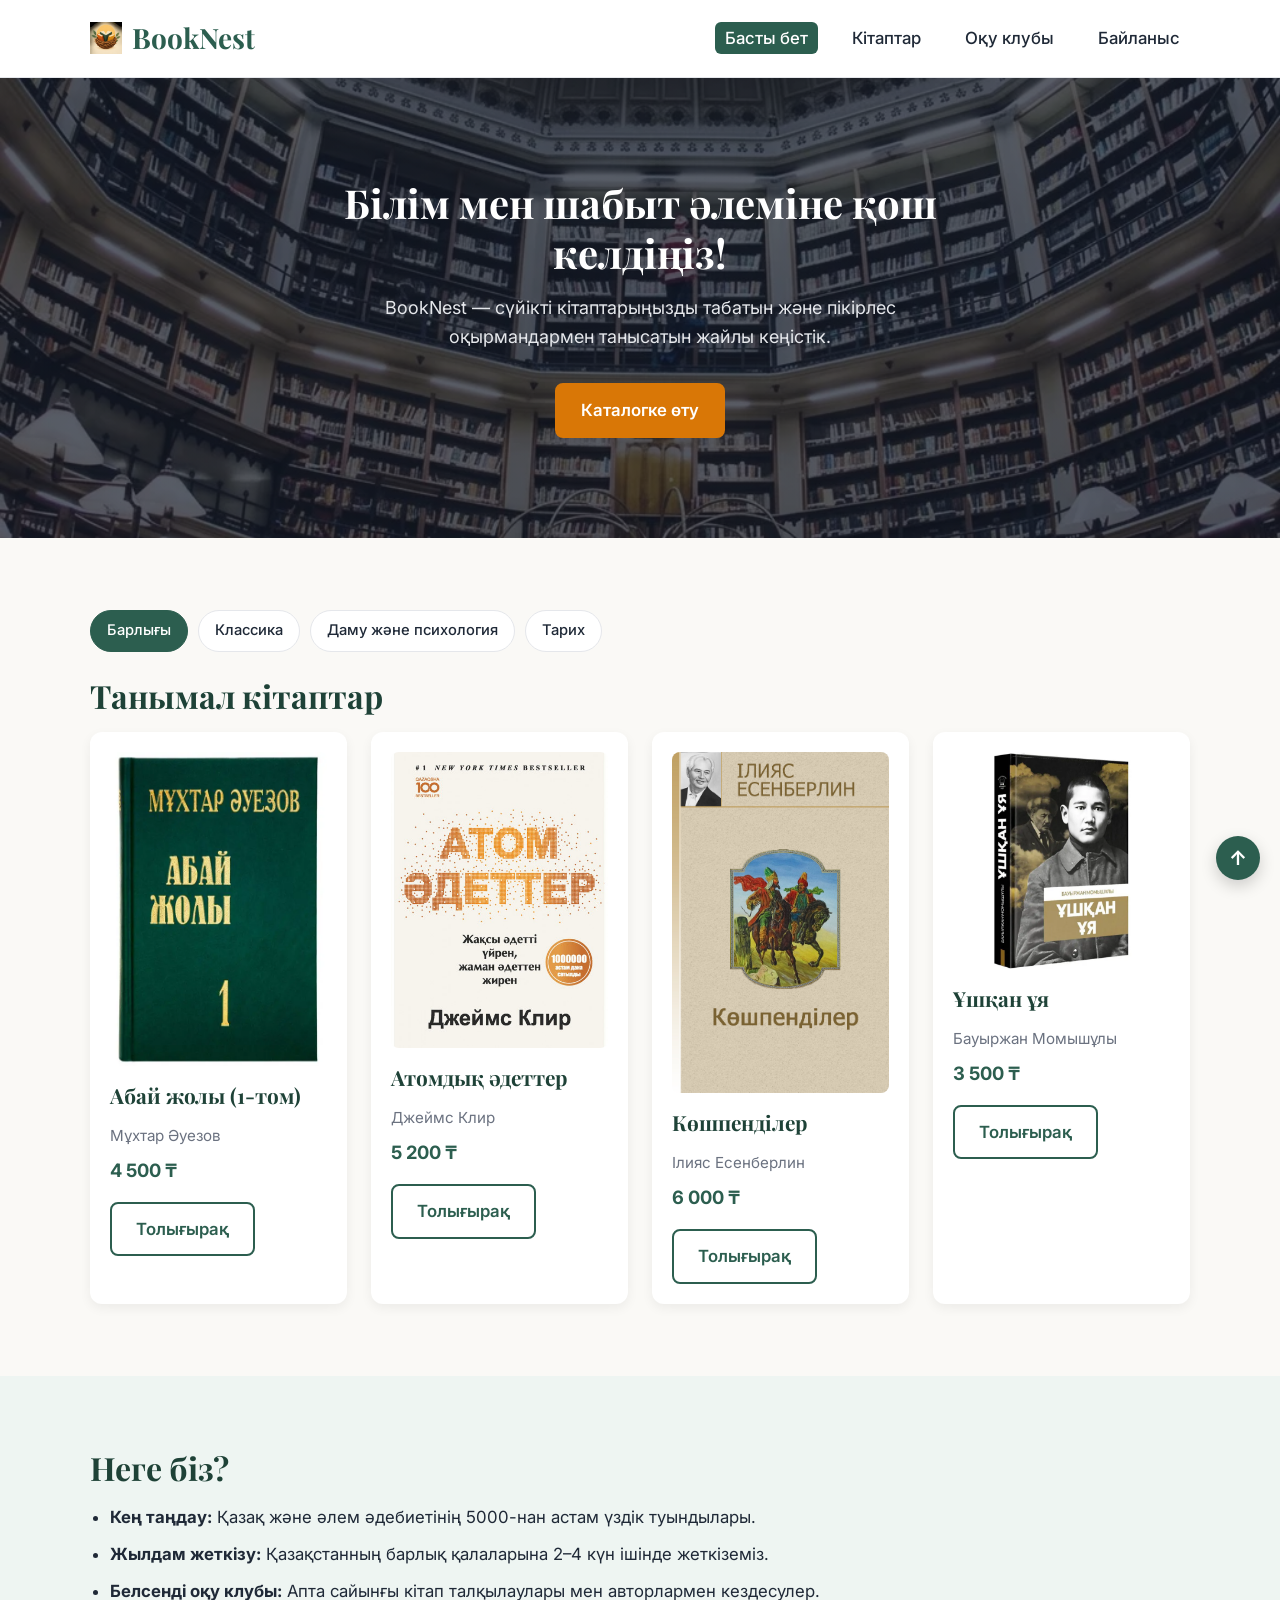
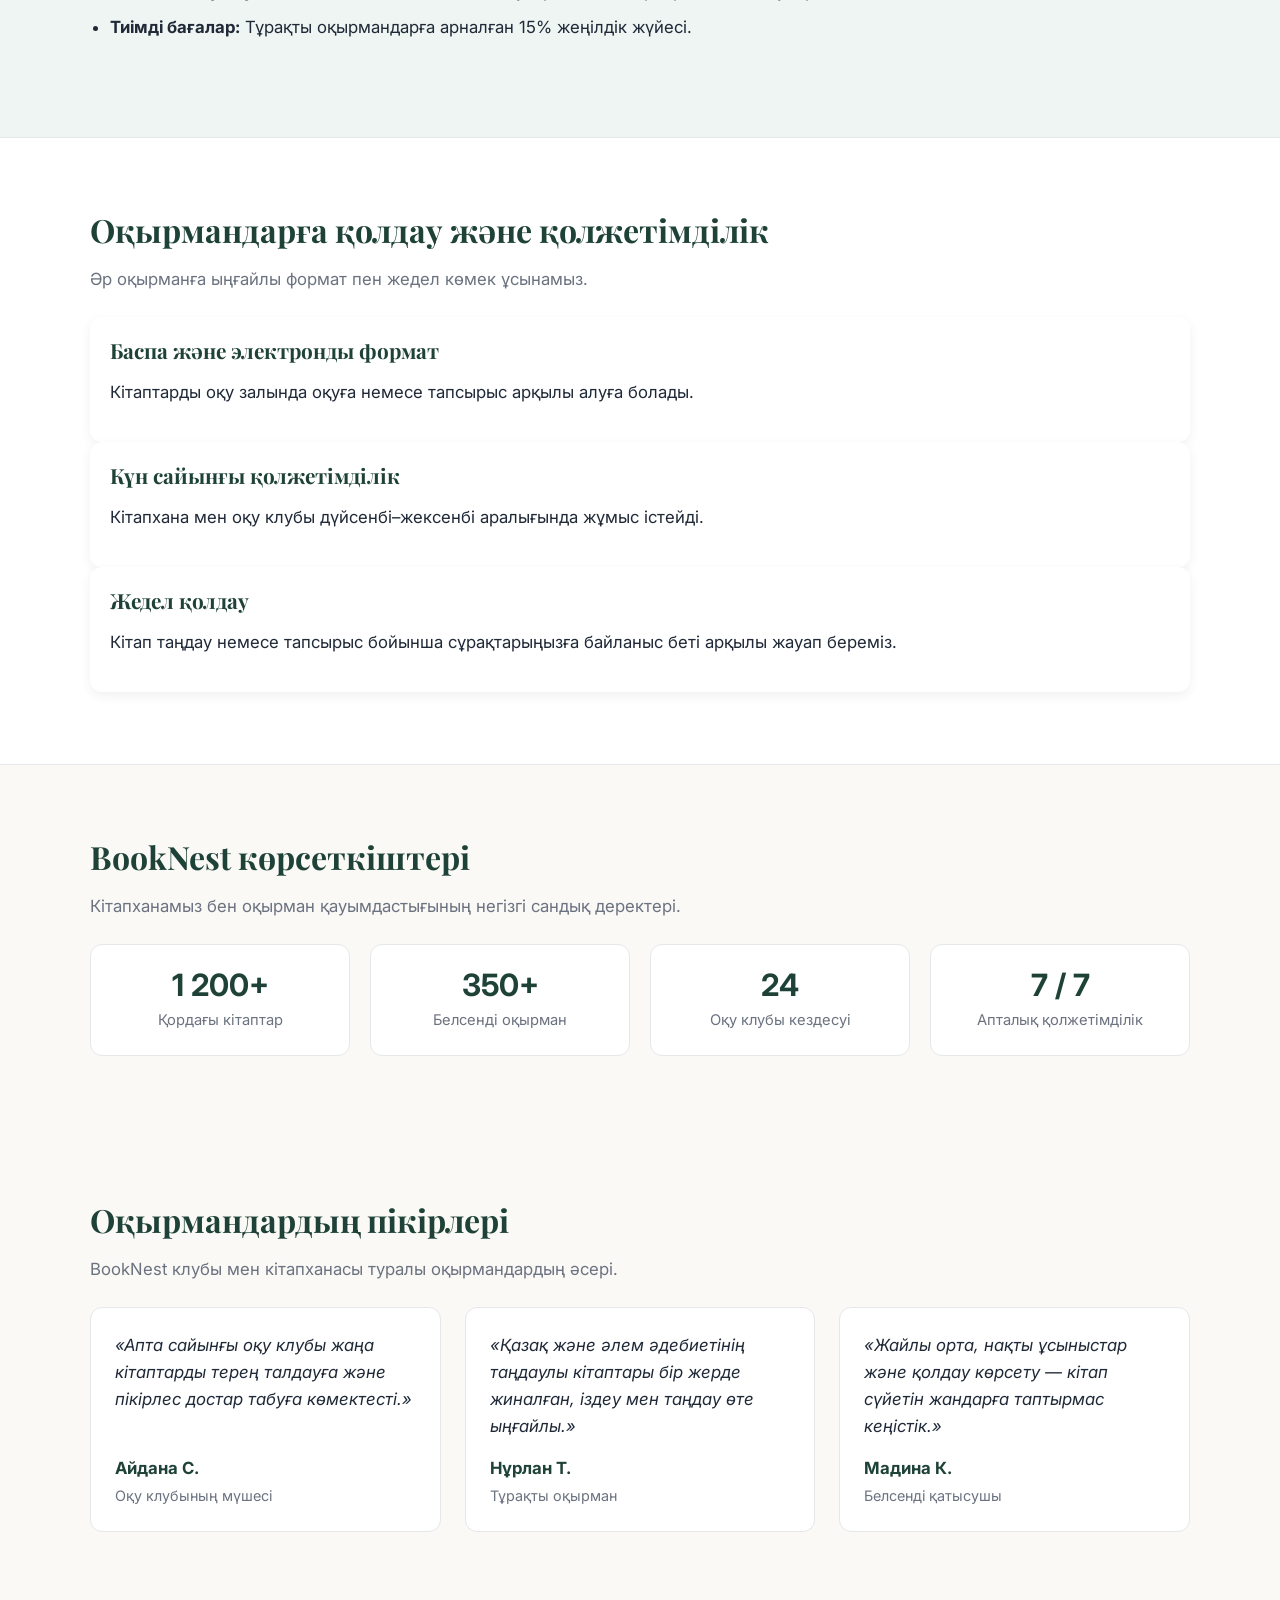
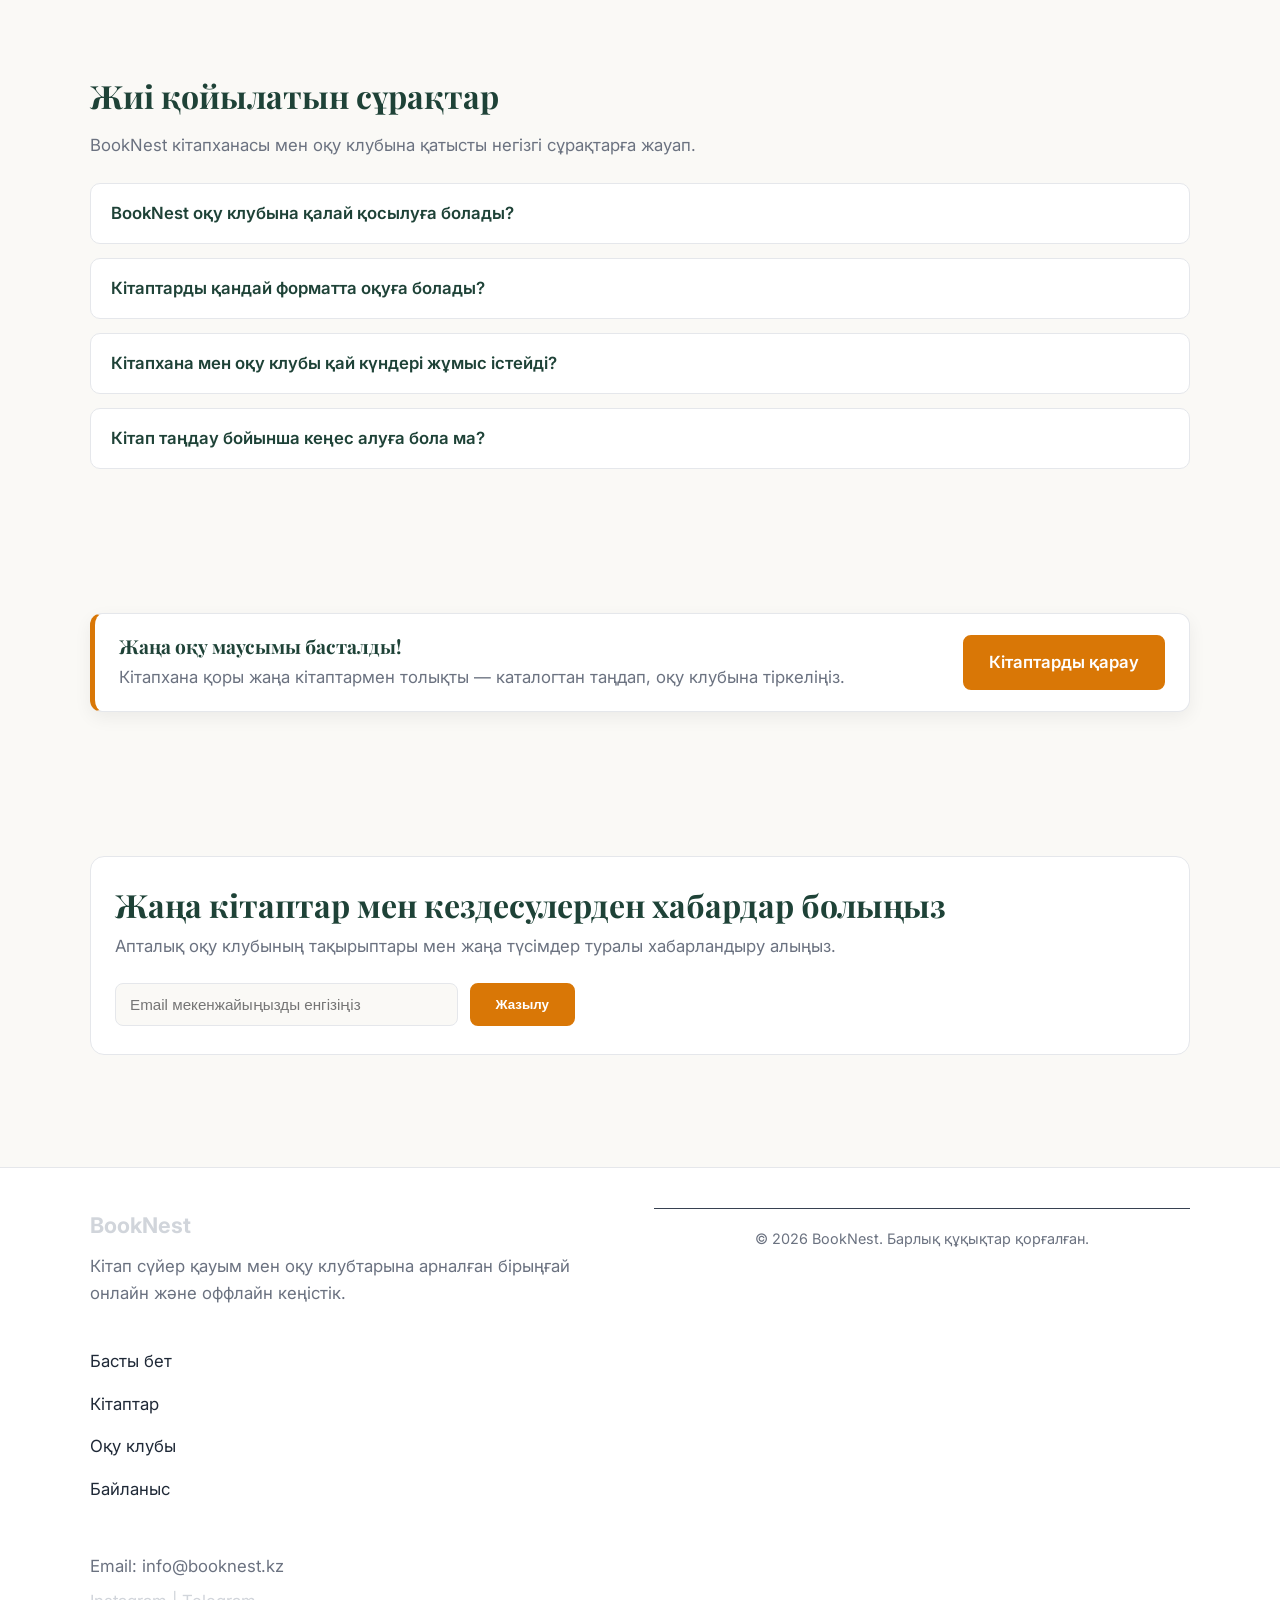
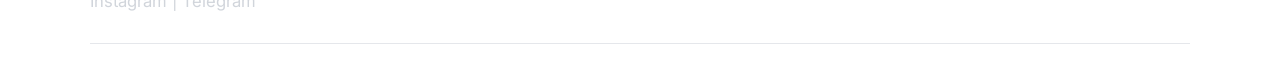
==== index.html @ 7db400c9 "49-тапсырма: мета-деректер және favicon баптаулары" ====
<!DOCTYPE html>
<html lang="kk">
<head>
  <meta charset="UTF-8">
  <meta name="viewport" content="width=device-width, initial-scale=1.0">
  <title>BookNest — Кітап дүкені және оқу клубы</title>
  <meta name="description" content="BookNest кітап дүкені мен оқу клубының ресми веб-сайты. Үздік кітаптар мен оқырмандар қауымдастығы.">
  <!-- Google Fonts (16-тапсырма) -->
  <link rel="preconnect" href="https://fonts.googleapis.com">
  <link rel="preconnect" href="https://fonts.gstatic.com" crossorigin>
  <link href="https://fonts.googleapis.com/css2?family=Inter:wght@400;500;600&family=Playfair+Display:wght@700&display=swap" rel="stylesheet">
  <link rel="stylesheet" href="css/style.css">
  <!-- 49-тапсырма: Мета-деректер және Open Graph -->
  <meta name="description" content="BookNest — кітаптар каталогы, оқу клубы және оқырмандар қауымдастығына арналған заманауи веб-платформа.">
  <meta property="og:title" content="BookNest — Кітаптар және оқу клубы">
  <meta property="og:description" content="Танымал кітаптарды таңдаңыз, оқу клубына қосылыңыз және жаңа кітаптар туралы хабардар болыңыз.">
  <meta property="og:type" content="website">
  <link rel="icon" href="images/logo.png" type="image/png">
</head>
</head>
<body>
  <header class="site-header">
    <div class="container header-inner">
      <a href="index.html" class="logo">
        <img src="images/logo.png" alt="BookNest логотипі" width="36" height="36">
        <span>BookNest</span>
      </a>
      <button type="button" class="burger-btn" aria-label="Мәзірді ашу" aria-expanded="false">
  <span></span>
  <span></span>
  <span></span>
</button>
      <nav aria-label="Негізгі навигация">
        <ul class="nav-list">
          <li><a href="index.html" aria-current="page">Басты бет</a></li>
          <li><a href="books.html">Кітаптар</a></li>
          <li><a href="club.html">Оқу клубы</a></li>
          <li><a href="contact.html">Байланыс</a></li>
        </ul>
      </nav>
    </div>
  </header>

  <main>
    <!-- Hero бөлімі (6, 19-тапсырмалар) -->
    <section class="hero">
      <div class="container hero-content">
        <h1>Білім мен шабыт әлеміне қош келдіңіз!</h1>
        <p>BookNest — сүйікті кітаптарыңызды табатын және пікірлес оқырмандармен танысатын жайлы кеңістік.</p>
        <a href="books.html" class="btn">Каталогке өту</a>
      </div>
    </section>

    <!-- Танымал кітаптар (7, 8, 21, 22-тапсырмалар) -->
    <section class="section container">
    <!-- 43-тапсырма: Санат тегтері / сүзгі тақтасы -->
<div class="category-bar" role="group" aria-label="Кітап санаттары">
  <span class="category-chip is-active">Барлығы</span>
  <span class="category-chip">Классика</span>
  <span class="category-chip">Даму және психология</span>
  <span class="category-chip">Тарих</span>
</div>
      <h2>Танымал кітаптар</h2>
      <div class="cards-container">
        <article class="card">
          <img src="images/book1.jpg" alt="Абай жолы кітабының мұқабасы" width="250" height="350">
          <h3>Абай жолы (1-том)</h3>
          <p class="author">Мұхтар Әуезов</p>
          <p class="price">4 500 ₸</p>
          <a href="books.html" class="btn btn-outline">Толығырақ</a>
        </article>

        <article class="card">
          <img src="images/book2.jpg" alt="Атомдық әдеттер кітабының мұқабасы" width="250" height="350">
          <h3>Атомдық әдеттер</h3>
          <p class="author">Джеймс Клир</p>
          <p class="price">5 200 ₸</p>
          <a href="books.html" class="btn btn-outline">Толығырақ</a>
        </article>

        <article class="card">
          <img src="images/book3.jpg" alt="Көшпенділер кітабының мұқабасы" width="250" height="350">
          <h3>Көшпенділер</h3>
          <p class="author">Ілияс Есенберлин</p>
          <p class="price">6 000 ₸</p>
          <a href="books.html" class="btn btn-outline">Толығырақ</a>
        </article>
        <article class="card">
          <img src="images/book4.jpg" alt="Ұшқан ұя кітабының мұқабасы" width="250" height="350">
          <h3>Ұшқан ұя</h3>
          <p class="author">Бауыржан Момышұлы</p>
          <p class="price">3 500 ₸</p>
          <a href="books.html" class="btn btn-outline">Толығырақ</a>
        </article>
      </div>
    </section>

    <!-- Неге біз? бөлімі (9-тапсырма) -->
    <section class="section features-section">
      <div class="container">
        <h2>Неге біз?</h2>
        <ul class="features-list">
          <li><strong>Кең таңдау:</strong> Қазақ және әлем әдебиетінің 5000-нан астам үздік туындылары.</li>
          <li><strong>Жылдам жеткізу:</strong> Қазақстанның барлық қалаларына 2–4 күн ішінде жеткіземіз.</li>
          <li><strong>Белсенді оқу клубы:</strong> Апта сайынғы кітап талқылаулары мен авторлармен кездесулер.</li>
          <li><strong>Тиімді бағалар:</strong> Тұрақты оқырмандарға арналған 15% жеңілдік жүйесі.</li>
        </ul>
      </div>
    </section>
  </main>
  <!-- 38-тапсырма: Кітап алу тәсілдері және қолдау бөлімі -->
<section class="section support-section" aria-labelledby="support-heading">
  <div class="container">
    <h2 id="support-heading">Оқырмандарға қолдау және қолжетімділік</h2>
    <p class="section-lead">Әр оқырманға ыңғайлы формат пен жедел көмек ұсынамыз.</p>

    <div class="cards-grid">
      <article class="card">
        <h3>Баспа және электронды формат</h3>
        <p>Кітаптарды оқу залында оқуға немесе тапсырыс арқылы алуға болады.</p>
      </article>

      <article class="card">
        <h3>Күн сайынғы қолжетімділік</h3>
        <p>Кітапхана мен оқу клубы дүйсенбі–жексенбі аралығында жұмыс істейді.</p>
      </article>

      <article class="card">
        <h3>Жедел қолдау</h3>
        <p>Кітап таңдау немесе тапсырыс бойынша сұрақтарыңызға байланыс беті арқылы жауап береміз.</p>
      </article>
    </div>
  </div>
</section>
<!-- 44-тапсырма: Негізгі көрсеткіштер / статистика бөлімі -->
<section class="section stats-section" aria-labelledby="stats-heading">
  <div class="container">
    <h2 id="stats-heading">BookNest көрсеткіштері</h2>
    <p class="section-lead">Кітапханамыз бен оқырман қауымдастығының негізгі сандық деректері.</p>

    <div class="stats-grid">
      <div class="stat-box">
        <span class="stat-number">1 200+</span>
        <span class="stat-label">Қордағы кітаптар</span>
      </div>

      <div class="stat-box">
        <span class="stat-number">350+</span>
        <span class="stat-label">Белсенді оқырман</span>
      </div>

      <div class="stat-box">
        <span class="stat-number">24</span>
        <span class="stat-label">Оқу клубы кездесуі</span>
      </div>

      <div class="stat-box">
        <span class="stat-number">7 / 7</span>
        <span class="stat-label">Апталық қолжетімділік</span>
      </div>
    </div>
  </div>
</section>
<!-- 39-тапсырма: Оқырмандар пікірлері бөлімі -->
<section class="section reviews-section" aria-labelledby="reviews-heading">
  <div class="container">
    <h2 id="reviews-heading">Оқырмандардың пікірлері</h2>
    <p class="section-lead">BookNest клубы мен кітапханасы туралы оқырмандардың әсері.</p>

    <div class="reviews-grid">
      <article class="review-card">
        <p class="review-text">«Апта сайынғы оқу клубы жаңа кітаптарды терең талдауға және пікірлес достар табуға көмектесті.»</p>
        <div class="review-author">
          <strong>Айдана С.</strong>
          <span>Оқу клубының мүшесі</span>
        </div>
      </article>

      <article class="review-card">
        <p class="review-text">«Қазақ және әлем әдебиетінің таңдаулы кітаптары бір жерде жиналған, іздеу мен таңдау өте ыңғайлы.»</p>
        <div class="review-author">
          <strong>Нұрлан Т.</strong>
          <span>Тұрақты оқырман</span>
        </div>
      </article>

      <article class="review-card">
        <p class="review-text">«Жайлы орта, нақты ұсыныстар және қолдау көрсету — кітап сүйетін жандарға таптырмас кеңістік.»</p>
        <div class="review-author">
          <strong>Мадина К.</strong>
          <span>Белсенді қатысушы</span>
        </div>
      </article>
    </div>
  </div>
</section>
<!-- 40-тапсырма: Жиі қойылатын сұрақтар (FAQ) -->
<section class="section faq-section" aria-labelledby="faq-heading">
  <div class="container">
    <h2 id="faq-heading">Жиі қойылатын сұрақтар</h2>
    <p class="section-lead">BookNest кітапханасы мен оқу клубына қатысты негізгі сұрақтарға жауап.</p>

    <div class="faq-list">
      <details class="faq-item">
        <summary>BookNest оқу клубына қалай қосылуға болады?</summary>
        <p>«Оқу клубы» бетіне өтіп, кестені қараңыз және «Байланыс» бетіндегі форма арқылы өтінім қалдырыңыз.</p>
      </details>

      <details class="faq-item">
        <summary>Кітаптарды қандай форматта оқуға болады?</summary>
        <p>Каталогтағы кітаптардың баспа нұсқасымен танысуға, тапсырыс беруге және электронды нұсқалары туралы ақпарат алуға болады.</p>
      </details>

      <details class="faq-item">
        <summary>Кітапхана мен оқу клубы қай күндері жұмыс істейді?</summary>
        <p>Біз аптасына 7 күн жұмыс істейміз; нақты кездесу уақыттары «Оқу клубы» бөлімінде көрсетілген.</p>
      </details>

      <details class="faq-item">
        <summary>Кітап таңдау бойынша кеңес алуға бола ма?</summary>
        <p>Әрине! «Байланыс» бетіндегі хабарлама формасы арқылы қызығушылығыңызды жазсаңыз, сарапшыларымыз кітап тізімін ұсынады.</p>
      </details>
    </div>
  </div>
</section>
<!-- 41-тапсырма: Жоғарыға көтерілу батырмасы -->
<a href="#" class="scroll-top-btn" aria-label="Беттің жоғарысына көтерілу">↑</a>
<!-- 42-тапсырма: Ақпараттық хабарлама / модальды терезе үлгісі -->
<section class="section notice-section" aria-labelledby="notice-heading">
  <div class="container">
    <div class="notice-banner" role="status" aria-live="polite">
      <div class="notice-content">
        <h2 id="notice-heading">Жаңа оқу маусымы басталды!</h2>
        <p>Кітапхана қоры жаңа кітаптармен толықты — каталогтан таңдап, оқу клубына тіркеліңіз.</p>
      </div>
      <a href="books.html" class="btn">Кітаптарды қарау</a>
    </div>
  </div>
</section>
<!-- 45-тапсырма: Жаңалықтарға жазылу / CTA бөлімі -->
<section class="section cta-section" aria-labelledby="cta-heading">
  <div class="container">
    <div class="cta-box">
      <div class="cta-text">
        <h2 id="cta-heading">Жаңа кітаптар мен кездесулерден хабардар болыңыз</h2>
        <p>Апталық оқу клубының тақырыптары мен жаңа түсімдер туралы хабарландыру алыңыз.</p>
      </div>

      <form class="cta-form" action="#" method="post">
        <label for="newsletter-email" class="visually-hidden">Электрондық пошта</label>
        <input
          id="newsletter-email"
          type="email"
          name="email"
          placeholder="Email мекенжайыңызды енгізіңіз"
          required
        >
        <button type="submit" class="btn">Жазылу</button>
      </form>
    </div>
  </div>
</section>
  <!-- Footer (10, 14, 25-тапсырмалар) -->
  <footer class="site-footer">
    <div class="container">
      <div class="footer-grid">
        <div class="footer-brand">
          <a href="index.html" class="footer-logo">BookNest</a>
          <p>Кітап сүйер қауым мен оқу клубтарына арналған бірыңғай онлайн және оффлайн кеңістік.</p>
      <div class="footer-links">
        <h3>Сілтемелер</h3>
        <ul>
          <li><a href="index.html">Басты бет</a></li>
          <li><a href="books.html">Кітаптар</a></li>
          <li><a href="club.html">Оқу клубы</a></li>
          <li><a href="contact.html">Байланыс</a></li>
        </ul>
      </div>
      <div>
        <h3>Байланыс</h3>
        <p>Email: info@booknest.kz</p>
        <div class="socials">
          <a href="https://instagram.com" target="_blank" rel="noopener">Instagram</a> |
          <a href="https://t.me" target="_blank" rel="noopener">Telegram</a>
        </div>
      </div>
    </div>
    <div class="footer-bottom">
      <p>© 2026 BookNest. Барлық құқықтар қорғалған.</p>
    </div>
  </footer>
  <script src="js/main.js"></script>
</body>
</html>
---- css/style.css ----
/* 15-тапсырма: CSS Reset */
*, *::before, *::after {
  box-sizing: border-box;
  margin: 0;
  padding: 0;
}

/* 16-тапсырма: :root айнымалылары және қаріптер */
:root {
  --primary: #2c5e4f;
  --primary-dark: #1e4237;
  --accent: #d97706;
  --bg-body: #faf9f6;
  --bg-surface: #ffffff;
  --text-main: #1f2937;
  --text-muted: #6b7280;
  --border-color: #e5e7eb;
  --font-heading: 'Playfair Display', Georgia, serif;
  --font-body: 'Inter', sans-serif;
}
.dark {
  --primary: #4ade80;
  --primary-dark: #86efac;
  --accent: #f59e0b;
  --bg-body: #111827;
  --bg-surface: #1f2937;
  --text-main: #f9fafb;
  --text-muted: #9ca3af;
  --border-color: #374151;
}

/* 17-тапсырма: Типография */
body {
  font-family: var(--font-body);
  font-size: clamp(0.95rem, 0.25vw + 0.9rem, 1.05rem);
  line-height: 1.6;
  color: var(--text-main);
  background-color: var(--bg-body);
}

h1, h2, h3 {
  font-family: var(--font-heading);
  font-weight: 700;
  line-height: 1.25;
  margin-bottom: 1rem;
  color: var(--primary-dark);
}

h1 { font-size: clamp(1.75rem, 2.5vw + 1.1rem, 2.5rem); }
h2 { font-size: clamp(1.4rem, 1.8vw + 1rem, 2rem); }
h3 { font-size: clamp(1.1rem, 0.8vw + 0.9rem, 1.3rem); }
p { margin-bottom: 1rem; }

.container {
  max-width: 1140px;
  margin: 0 auto;
  padding: 0 20px;
}

.section {
  padding: 60px 20px;
}

/* 18, 26-тапсырмалар: Sticky Header және Nav */
.site-header {
  position: sticky;
  top: 0;
  z-index: 100;
  background-color: var(--bg-surface);
  border-bottom: 1px solid var(--border-color);
  padding: 16px 0;
}

.header-inner {
  display: flex;
  justify-content: space-between;
  align-items: center;
}

.logo {
  display: inline-flex;
  align-items: center;
  gap: 10px;
  font-family: var(--font-heading);
  font-size: 1.75rem;
  font-weight: 700;
  color: var(--primary);
  text-decoration: none;
}

.logo img {
  width: 32px;
  height: 32px;
  object-fit: contain;
  display: block;
}

.burger-btn {
  display: inline-flex;
  flex-direction: column;
  justify-content: center;
  gap: 5px;
  width: 40px;
  height: 40px;
  padding: 8px;
  background-color: transparent;
  border: 1px solid var(--border-color);
  border-radius: 8px;
  cursor: pointer;
}

.burger-btn span {
  display: block;
  width: 100%;
  height: 2px;
  background-color: var(--primary-dark);
  border-radius: 2px;
}

.nav-list {
  display: none;
  list-style: none;
  gap: 24px;
}

.nav-list {
  list-style: none;
  display: flex;
  gap: 24px;
}

.nav-list a {
  text-decoration: none;
  color: var(--text-main);
  font-weight: 500;
  padding: 6px 10px;
  border-radius: 6px;
  transition: color 0.2s, background-color 0.2s;
}

.nav-list a:hover {
  color: var(--primary);
  background-color: #eef5f2;
}

.nav-list a[aria-current="page"] {
  color: #ffffff;
  background-color: var(--primary);
}

/* 19-тапсырма: Hero бөлімі */
.hero {
  background-image: linear-gradient(rgba(17, 24, 39, 0.7), rgba(17, 24, 39, 0.7)), url('../images/hero-bg.jpg');
  background-size: cover;
  background-position: center;
  color: #ffffff;
  text-align: center;
  padding: 100px 20px;
}

.hero h1 {
  color: #ffffff;
  max-width: 700px;
  margin: 0 auto 1rem;
}

.hero p {
  max-width: 600px;
  margin: 0 auto 2rem;
  font-size: 1.125rem;
  color: #e5e7eb;
}

/* 20-тапсырма: Батырмалар */
.btn {
  display: inline-block;
  padding: 12px 24px;
  background-color: var(--accent);
  color: #ffffff;
  text-decoration: none;
  font-weight: 600;
  border-radius: 8px;
  border: 2px solid var(--accent);
  cursor: pointer;
  transition: background-color 0.2s, transform 0.2s;
}

.btn:hover {
  background-color: #b45309;
  border-color: #b45309;
}

.btn-outline {
  background-color: transparent;
  color: var(--primary);
  border-color: var(--primary);
}

.btn-outline:hover {
  background-color: var(--primary);
  color: #ffffff;
}

/* 21, 22-тапсырмалар: Карточкалар және Flex-wrap */
.cards-container {
  display: grid;
  grid-template-columns: repeat(auto-fit, minmax(220px, 1fr));
  gap: 24px;
}

.card {
  background-color: var(--bg-surface);
  border-radius: 12px;
  padding: 20px;
  box-shadow: 0 4px 12px rgba(0, 0, 0, 0.06);
  transition: transform 0.25s ease, box-shadow 0.25s ease;
}

.card:hover {
  transform: translateY(-6px);
  box-shadow: 0 10px 20px rgba(0, 0, 0, 0.12);
}

.card img {
  width: 100%;
  height: auto;
  border-radius: 8px;
  margin-bottom: 16px;
  display: block;
}

.card .author {
  color: var(--text-muted);
  font-size: 0.95rem;
  margin-bottom: 8px;
}

.card .price {
  font-weight: 700;
  font-size: 1.15rem;
  color: var(--primary);
  margin-bottom: 16px;
}

/* Неге біз және Клуб тізімдері */
.features-section {
  background-color: #eef5f2;
}

.features-list, .steps-list {
  margin-left: 20px;
  margin-bottom: 24px;
}

.features-list li, .steps-list li {
  margin-bottom: 10px;
}

.rules-list dt {
  font-weight: 700;
  color: var(--primary-dark);
  margin-top: 12px;
}

.rules-list dd {
  margin-left: 16px;
  color: var(--text-muted);
}

/* 23-тапсырма: Кесте стильдері */
.table-wrapper {
  overflow-x: auto;
  margin-top: 20px;
}

.books-table {
  width: 100%;
  border-collapse: collapse;
  background-color: var(--bg-surface);
  box-shadow: 0 2px 8px rgba(0, 0, 0, 0.05);
}

.books-table th, .books-table td {
  padding: 14px 16px;
  text-align: left;
  border-bottom: 1px solid var(--border-color);
}

.books-table thead {
  background-color: var(--primary);
  color: #ffffff;
}

.books-table tbody tr:nth-child(even) {
  background-color: #f3f7f5;
}

/* 24-тапсырма: Форма стильдері */
.contact-form {
  max-width: 600px;
  background-color: var(--bg-surface);
  padding: 30px;
  border-radius: 12px;
  box-shadow: 0 4px 12px rgba(0, 0, 0, 0.06);
}

.form-group {
  margin-bottom: 20px;
}

.form-group label {
  display: block;
  font-weight: 600;
  margin-bottom: 6px;
}

.form-group input,
.form-group select,
.form-group textarea {
  width: 100%;
  padding: 12px;
  border: 1px solid var(--border-color);
  border-radius: 8px;
  font-family: inherit;
  font-size: 1rem;
}

.form-group input:focus,
.form-group select:focus,
.form-group textarea:focus {
  outline: none;
  border-color: var(--primary);
  box-shadow: 0 0 0 3px rgba(44, 94, 79, 0.15);
}

.form-group input:user-invalid,
.form-group select:user-invalid,
.form-group textarea:user-invalid {
  border-color: #dc2626;
}

/* 25-тапсырма: 3 бағанды Footer */
.site-footer {
  background-color: #1f2937;
  color: #d1d5db;
  padding-top: 48px;
  margin-top: 60px;
}

.footer-grid {
  display: flex;
  flex-wrap: wrap;
  gap: 32px;
  padding-bottom: 32px;
}

.footer-grid > div {
  flex: 1 1 250px;
}

.site-footer h3 {
  color: #ffffff;
}

.site-footer ul {
  list-style: none;
}

.site-footer ul li {
  margin-bottom: 8px;
}

.site-footer a {
  color: #d1d5db;
  text-decoration: none;
}

.site-footer a:hover {
  color: #ffffff;
  text-decoration: underline;
}

.footer-bottom {
  border-top: 1px solid #374151;
  text-align: center;
  padding: 20px;
  font-size: 0.9rem;
}
/* 33-тапсырма: Mobile-first медиа-сұраулар */
@media (min-width: 600px) {
  .header-inner {
    flex-direction: row;
    justify-content: space-between;
    align-items: center;
  }

  .hero {
    padding: 80px 20px;
  }

  h1 {
    font-size: 2.1rem;
  }
}

@media (min-width: 900px) {
  .hero {
    padding: 100px 20px;
  }

  h1 {
    font-size: 2.5rem;
  }
  .burger-btn {
    display: none;
  }

  .nav-list {
    display: flex;
    align-items: center;
  }
}

@media (min-width: 1200px) {
  .section {
    padding: 72px 20px;
  }
}
/* 37-тапсырма: Анимациялар және hover эффекттері */
@keyframes fadeUp {
  from {
    opacity: 0;
    transform: translateY(16px);
  }
  to {
    opacity: 1;
    transform: translateY(0);
  }
}

.hero h1 {
  animation: fadeUp 0.7s ease-out both;
}

.btn,
.btn-outline {
  transition: background-color 0.25s ease, border-color 0.25s ease, color 0.25s ease, transform 0.25s ease;
}

.btn:hover {
  transform: translateY(-2px);
}

.card {
  transition: transform 0.25s ease, box-shadow 0.25s ease;
}

.card:hover {
  transform: translateY(-6px);
  box-shadow: 0 12px 24px rgba(0, 0, 0, 0.14);
}
/* 38-тапсырма: Қолдау және қолжетімділік бөлімі */
.support-section {
  background-color: var(--bg-surface);
  border-top: 1px solid var(--border-color);
  border-bottom: 1px solid var(--border-color);
}

.section-lead {
  color: var(--text-muted);
  margin-bottom: 24px;
}

.dark .support-section {
  background-color: var(--bg-surface);
}
/* 39-тапсырма: Пікірлер бөлімі */
.reviews-grid {
  display: grid;
  grid-template-columns: repeat(auto-fit, minmax(260px, 1fr));
  gap: 24px;
}

.review-card {
  background-color: var(--bg-surface);
  border: 1px solid var(--border-color);
  border-radius: 12px;
  padding: 24px;
  display: flex;
  flex-direction: column;
  justify-content: space-between;
  gap: 16px;
  transition: transform 0.25s ease, box-shadow 0.25s ease;
}

.review-card:hover {
  transform: translateY(-4px);
  box-shadow: 0 10px 22px rgba(0, 0, 0, 0.1);
}

.review-text {
  color: var(--text-main);
  font-style: italic;
  margin-bottom: 0;
}

.review-author {
  display: flex;
  flex-direction: column;
  gap: 2px;
}

.review-author strong {
  color: var(--primary-dark);
}

.review-author span {
  color: var(--text-muted);
  font-size: 0.9rem;
}
/* 40-тапсырма: FAQ бөлімі */
.faq-list {
  display: flex;
  flex-direction: column;
  gap: 14px;
}

.faq-item {
  background-color: var(--bg-surface);
  border: 1px solid var(--border-color);
  border-radius: 10px;
  padding: 16px 20px;
  transition: border-color 0.2s ease, box-shadow 0.2s ease;
}

.faq-item[open] {
  border-color: var(--primary);
  box-shadow: 0 8px 18px rgba(0, 0, 0, 0.08);
}

.faq-item summary {
  font-weight: 600;
  color: var(--primary-dark);
  cursor: pointer;
  list-style: none;
}

.faq-item summary::-webkit-details-marker {
  display: none;
}

.faq-item p {
  margin-top: 12px;
  margin-bottom: 0;
  color: var(--text-main);
}
/* 41-тапсырма: Жоғарыға көтерілу батырмасы */
html {
  scroll-behavior: smooth;
}

.scroll-top-btn {
  position: fixed;
  right: 20px;
  bottom: 20px;
  width: 44px;
  height: 44px;
  border-radius: 50%;
  background-color: var(--primary);
  color: #ffffff;
  display: inline-flex;
  align-items: center;
  justify-content: center;
  font-size: 1.25rem;
  font-weight: 700;
  text-decoration: none;
  box-shadow: 0 6px 16px rgba(0, 0, 0, 0.18);
  transition: transform 0.25s ease, background-color 0.25s ease, box-shadow 0.25s ease;
  z-index: 900;
}

.scroll-top-btn:hover {
  background-color: var(--primary-dark);
  transform: translateY(-3px);
  box-shadow: 0 10px 22px rgba(0, 0, 0, 0.24);
}
/* 42-тапсырма: Хабарлама баннері және модальды терезе стильдері */
.notice-banner {
  display: flex;
  flex-wrap: wrap;
  align-items: center;
  justify-content: space-between;
  gap: 20px;
  background-color: var(--bg-surface);
  border: 1px solid var(--border-color);
  border-left: 5px solid var(--accent);
  border-radius: 12px;
  padding: 20px 24px;
  box-shadow: 0 6px 18px rgba(0, 0, 0, 0.06);
}

.notice-content h2 {
  margin-bottom: 6px;
  font-size: clamp(1.15rem, 1.5vw, 1.4rem);
}

.notice-content p {
  margin-bottom: 0;
  color: var(--text-muted);
}

dialog.modal-box {
  border: 1px solid var(--border-color);
  border-radius: 14px;
  padding: 24px;
  max-width: 460px;
  width: calc(100% - 32px);
  background-color: var(--bg-surface);
  color: var(--text-main);
  box-shadow: 0 18px 40px rgba(0, 0, 0, 0.25);
}

dialog.modal-box::backdrop {
  background: rgba(0, 0, 0, 0.55);
  backdrop-filter: blur(2px);
}
/* 43-тапсырма: Санат чиптері және каталог үйлесімі */
.category-bar {
  display: flex;
  flex-wrap: wrap;
  gap: 10px;
  margin-bottom: 24px;
}

.category-chip {
  display: inline-flex;
  align-items: center;
  padding: 8px 16px;
  border-radius: 999px;
  border: 1px solid var(--border-color);
  background-color: var(--bg-surface);
  color: var(--text-main);
  font-size: 0.92rem;
  font-weight: 500;
  transition: background-color 0.2s ease, color 0.2s ease, border-color 0.2s ease;
}

.category-chip.is-active,
.category-chip:hover {
  background-color: var(--primary);
  border-color: var(--primary);
  color: #ffffff;
}
/* 44-тапсырма: Статистика / көрсеткіштер торы */
.stats-grid {
  display: grid;
  grid-template-columns: repeat(auto-fit, minmax(180px, 1fr));
  gap: 20px;
}

.stat-box {
  background-color: var(--bg-surface);
  border: 1px solid var(--border-color);
  border-radius: 12px;
  padding: 22px 18px;
  text-align: center;
  transition: transform 0.25s ease, border-color 0.25s ease;
}

.stat-box:hover {
  transform: translateY(-4px);
  border-color: var(--primary);
}

.stat-number {
  display: block;
  font-size: clamp(1.5rem, 2.4vw, 2.1rem);
  font-weight: 700;
  color: var(--primary-dark);
  line-height: 1.2;
}

.stat-label {
  display: block;
  margin-top: 6px;
  color: var(--text-muted);
  font-size: 0.92rem;
}
/* 45-тапсырма: CTA және жазылу формасы */
.cta-box {
  display: flex;
  flex-wrap: wrap;
  align-items: center;
  justify-content: space-between;
  gap: 24px;
  background-color: var(--bg-surface);
  border: 1px solid var(--border-color);
  border-radius: 14px;
  padding: 28px 24px;
}

.cta-text h2 {
  margin-bottom: 8px;
}

.cta-text p {
  margin-bottom: 0;
  color: var(--text-muted);
}

.cta-form {
  display: flex;
  flex-wrap: wrap;
  gap: 12px;
  flex: 1 1 320px;
  max-width: 460px;
}

.cta-form input[type="email"] {
  flex: 1 1 200px;
  padding: 11px 14px;
  border-radius: 8px;
  border: 1px solid var(--border-color);
  background-color: var(--bg-body);
  color: var(--text-main);
  font-size: 0.95rem;
}

.cta-form input[type="email"]:focus {
  outline: 2px solid var(--primary);
  outline-offset: 1px;
}

.visually-hidden {
  position: absolute;
  width: 1px;
  height: 1px;
  margin: -1px;
  padding: 0;
  overflow: hidden;
  clip: rect(0 0 0 0);
  white-space: nowrap;
  border: 0;
}
/* 46-тапсырма: Footer орналасуы мен стильдері */
.site-footer {
  background-color: var(--bg-surface);
  border-top: 1px solid var(--border-color);
  padding-top: 40px;
  padding-bottom: 20px;
  margin-top: 40px;
}

.footer-grid {
  display: grid;
  grid-template-columns: repeat(auto-fit, minmax(220px, 1fr));
  gap: 28px;
  padding-bottom: 28px;
  border-bottom: 1px solid var(--border-color);
}

.footer-logo {
  display: inline-block;
  font-size: 1.35rem;
  font-weight: 700;
  color: var(--primary-dark);
  text-decoration: none;
  margin-bottom: 10px;
}

.footer-brand p,
.footer-contact p {
  color: var(--text-muted);
  margin-bottom: 8px;
}

.footer-links h3,
.footer-contact h3 {
  font-size: 1.05rem;
  margin-bottom: 12px;
}

.footer-links ul {
  list-style: none;
  padding: 0;
  margin: 0;
  display: flex;
  flex-direction: column;
  gap: 8px;
}

.footer-links a {
  color: var(--text-main);
  text-decoration: none;
  transition: color 0.2s ease;
}

.footer-links a:hover {
  color: var(--primary);
}

.footer-bottom {
  padding-top: 18px;
  text-align: center;
  color: var(--text-muted);
  font-size: 0.9rem;
}

.footer-bottom p {
  margin-bottom: 0;
}
/* 47-тапсырма: Мобильді және планшет экрандарына бейімдеу */
@media (max-width: 768px) {
  .section {
    padding: 36px 0;
  }

  .notice-banner,
  .cta-box {
    padding: 20px 16px;
  }

  .cta-form {
    max-width: 100%;
  }

  .scroll-top-btn {
    right: 14px;
    bottom: 14px;
    width: 40px;
    height: 40px;
    font-size: 1.1rem;
  }
}

@media (max-width: 480px) {
  .category-bar {
    gap: 8px;
  }

  .category-chip {
    padding: 6px 12px;
    font-size: 0.85rem;
  }

  .footer-grid {
    gap: 20px;
  }
}
/* 48-тапсырма: Пернетақта фокусы және prefers-reduced-motion */
a:focus-visible,
button:focus-visible,
summary:focus-visible,
input:focus-visible {
  outline: 2px solid var(--primary);
  outline-offset: 2px;
  border-radius: 4px;
}

@media (prefers-reduced-motion: reduce) {
  html {
    scroll-behavior: auto;
  }

  *,
  *::before,
  *::after {
    animation-duration: 0.01ms !important;
    animation-iteration-count: 1 !important;
    transition-duration: 0.01ms !important;
  }
}
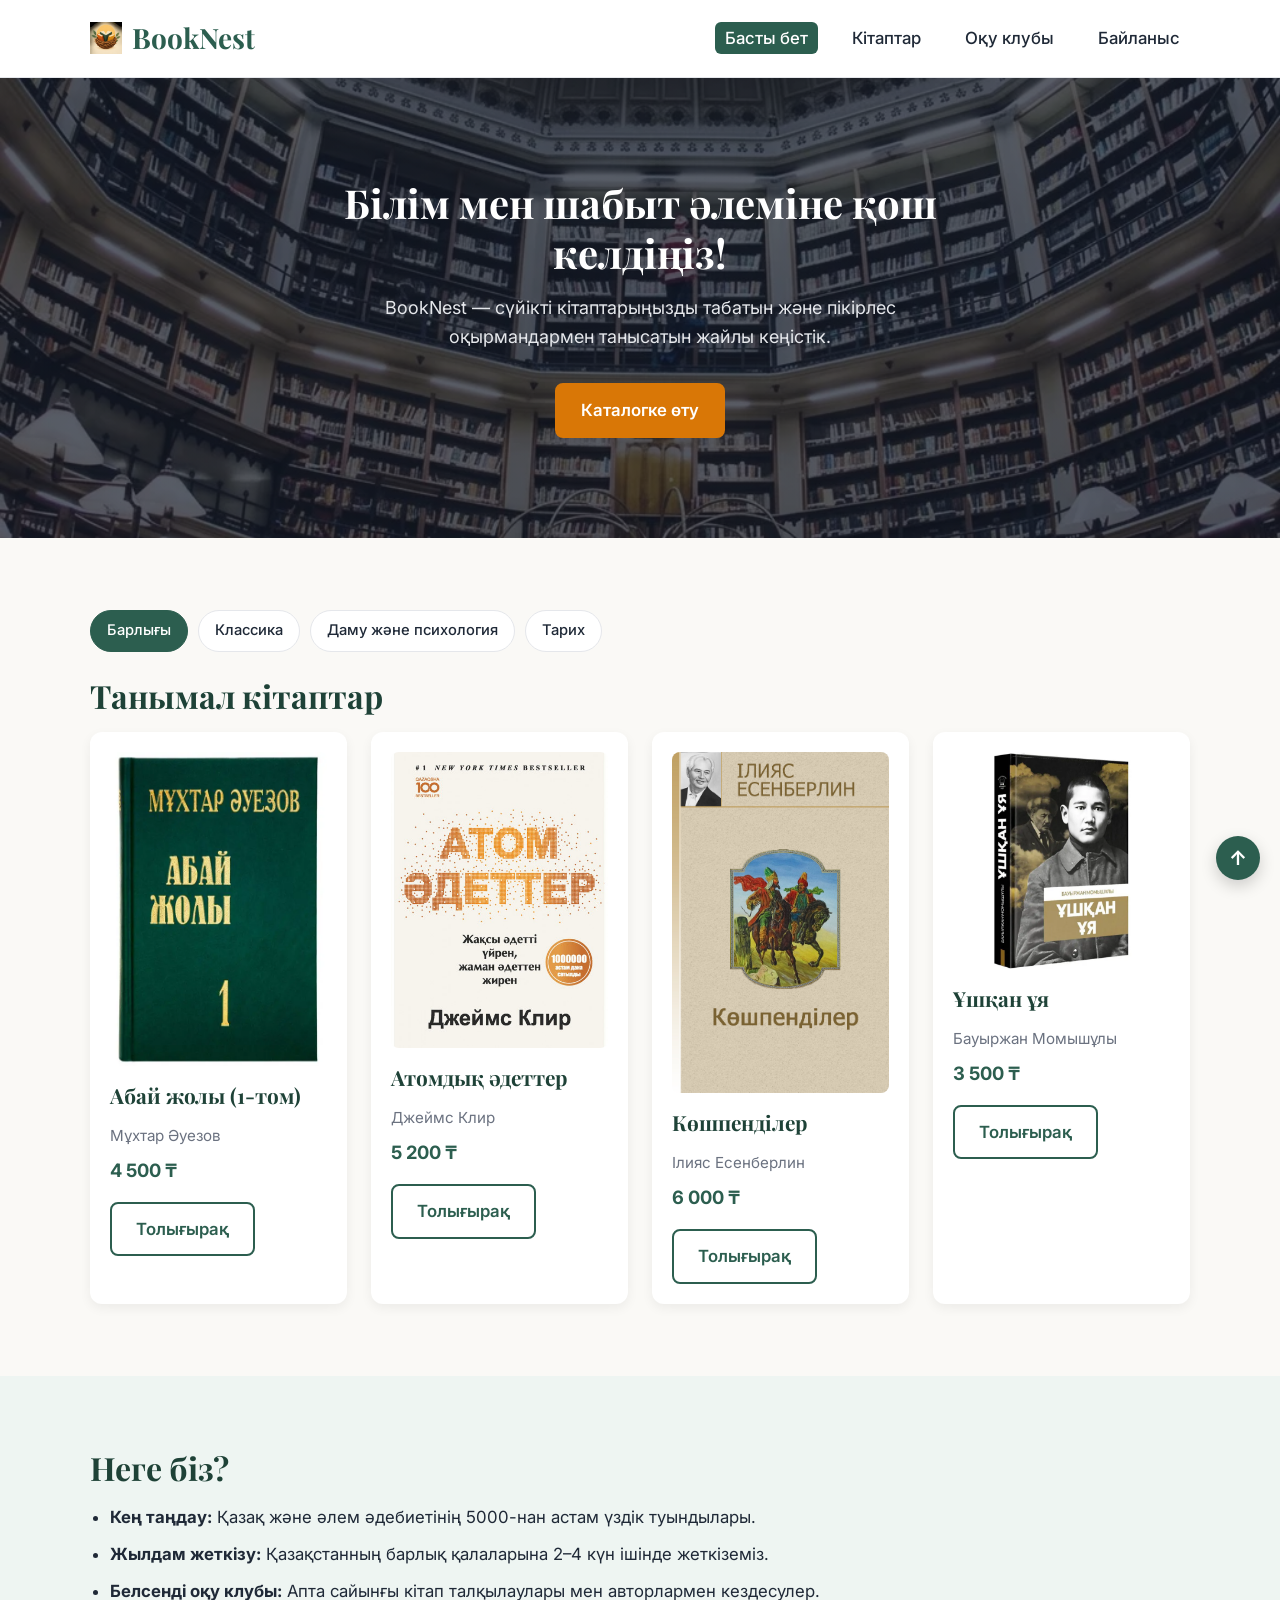
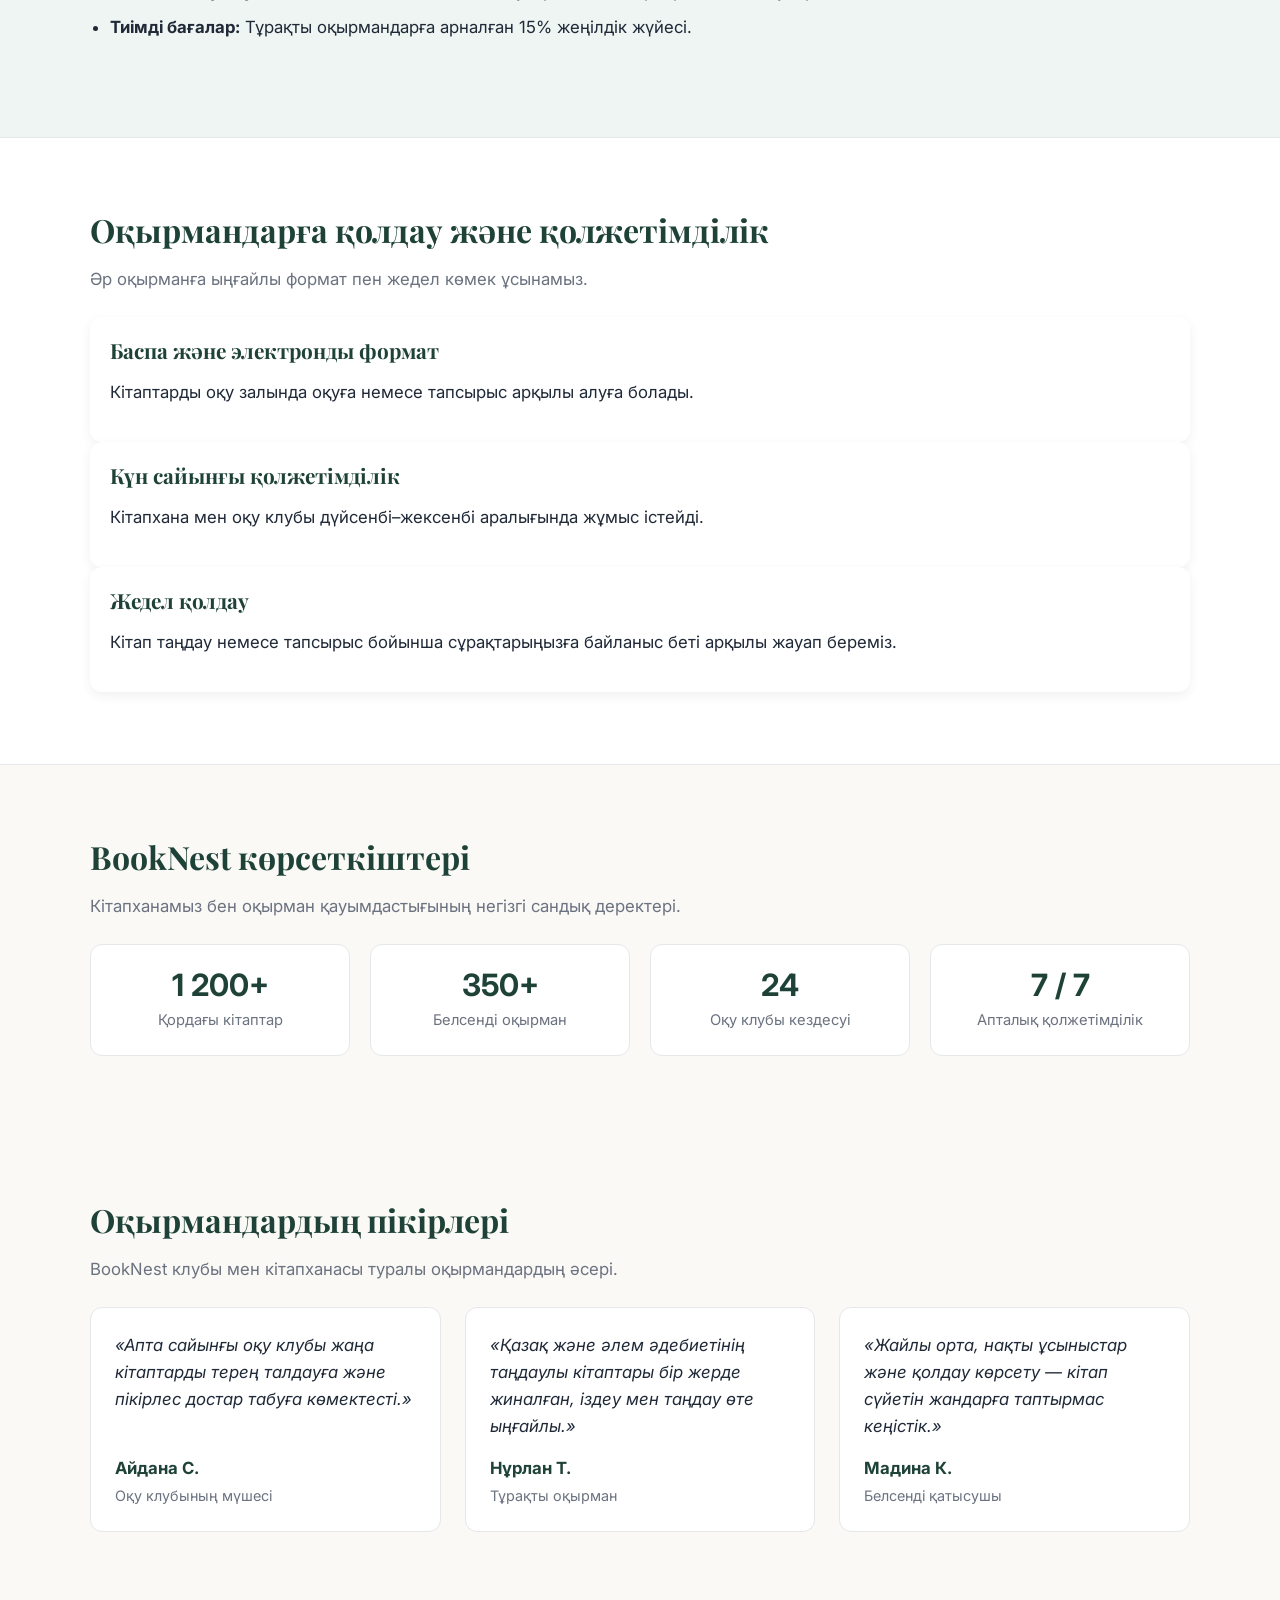
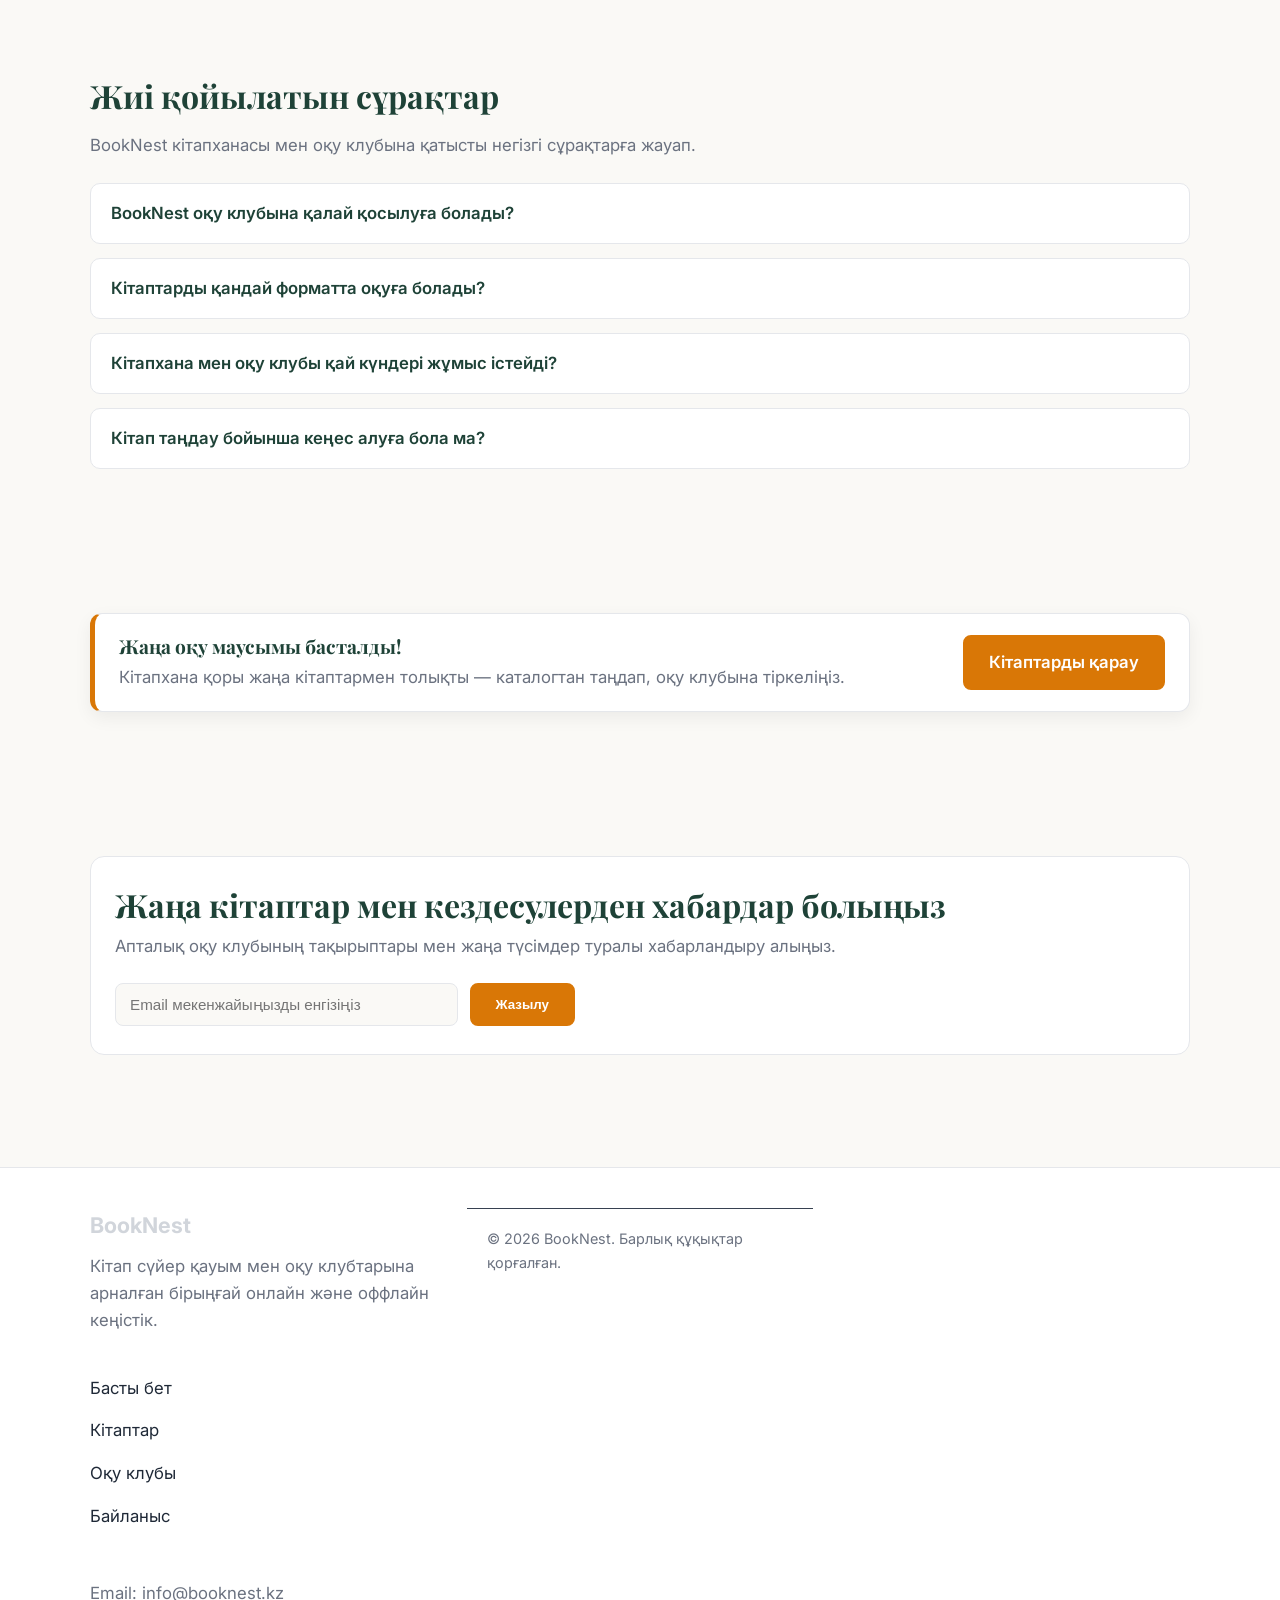
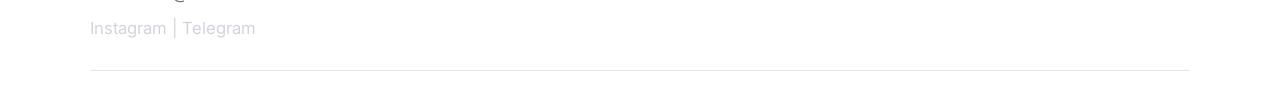
==== commit c79de1ed: "59-тапсырма: JS кодын data.js, ui.js, main.js файлдарына бөлу" ====
--- a/index.html
+++ b/index.html
@@ -290,5 +290,7 @@
     </div>
   </footer>
   <script src="js/main.js"></script>
+  <script src="js/data.js" defer></script>
+  <script src="js/ui.js" defer></script>
 </body>
 </html>
--- a/css/style.css
+++ b/css/style.css
@@ -869,4 +869,45 @@
     animation-iteration-count: 1 !important;
     transition-duration: 0.01ms !important;
   }
+}
+/* Footer 3 бағанды тор және төменгі жолды реттеу */
+.site-footer .container {
+  max-width: 1140px;
+  margin: 0 auto;
+  padding: 0 20px;
+}
+
+.site-footer .footer-grid {
+  display: grid;
+  grid-template-columns: repeat(3, minmax(0, 1fr));
+  gap: 32px;
+  align-items: start;
+  padding-bottom: 28px;
+  border-bottom: 1px solid var(--border-color);
+}
+
+.site-footer .footer-grid > div {
+  min-width: 0;
+}
+
+.site-footer .footer-bottom {
+  display: flex;
+  flex-wrap: wrap;
+  justify-content: space-between;
+  align-items: center;
+  gap: 12px;
+  padding-top: 18px;
+  text-align: left;
+}
+
+@media (max-width: 768px) {
+  .site-footer .footer-grid {
+    grid-template-columns: 1fr;
+    gap: 24px;
+  }
+
+  .site-footer .footer-bottom {
+    justify-content: center;
+    text-align: center;
+  }
 }
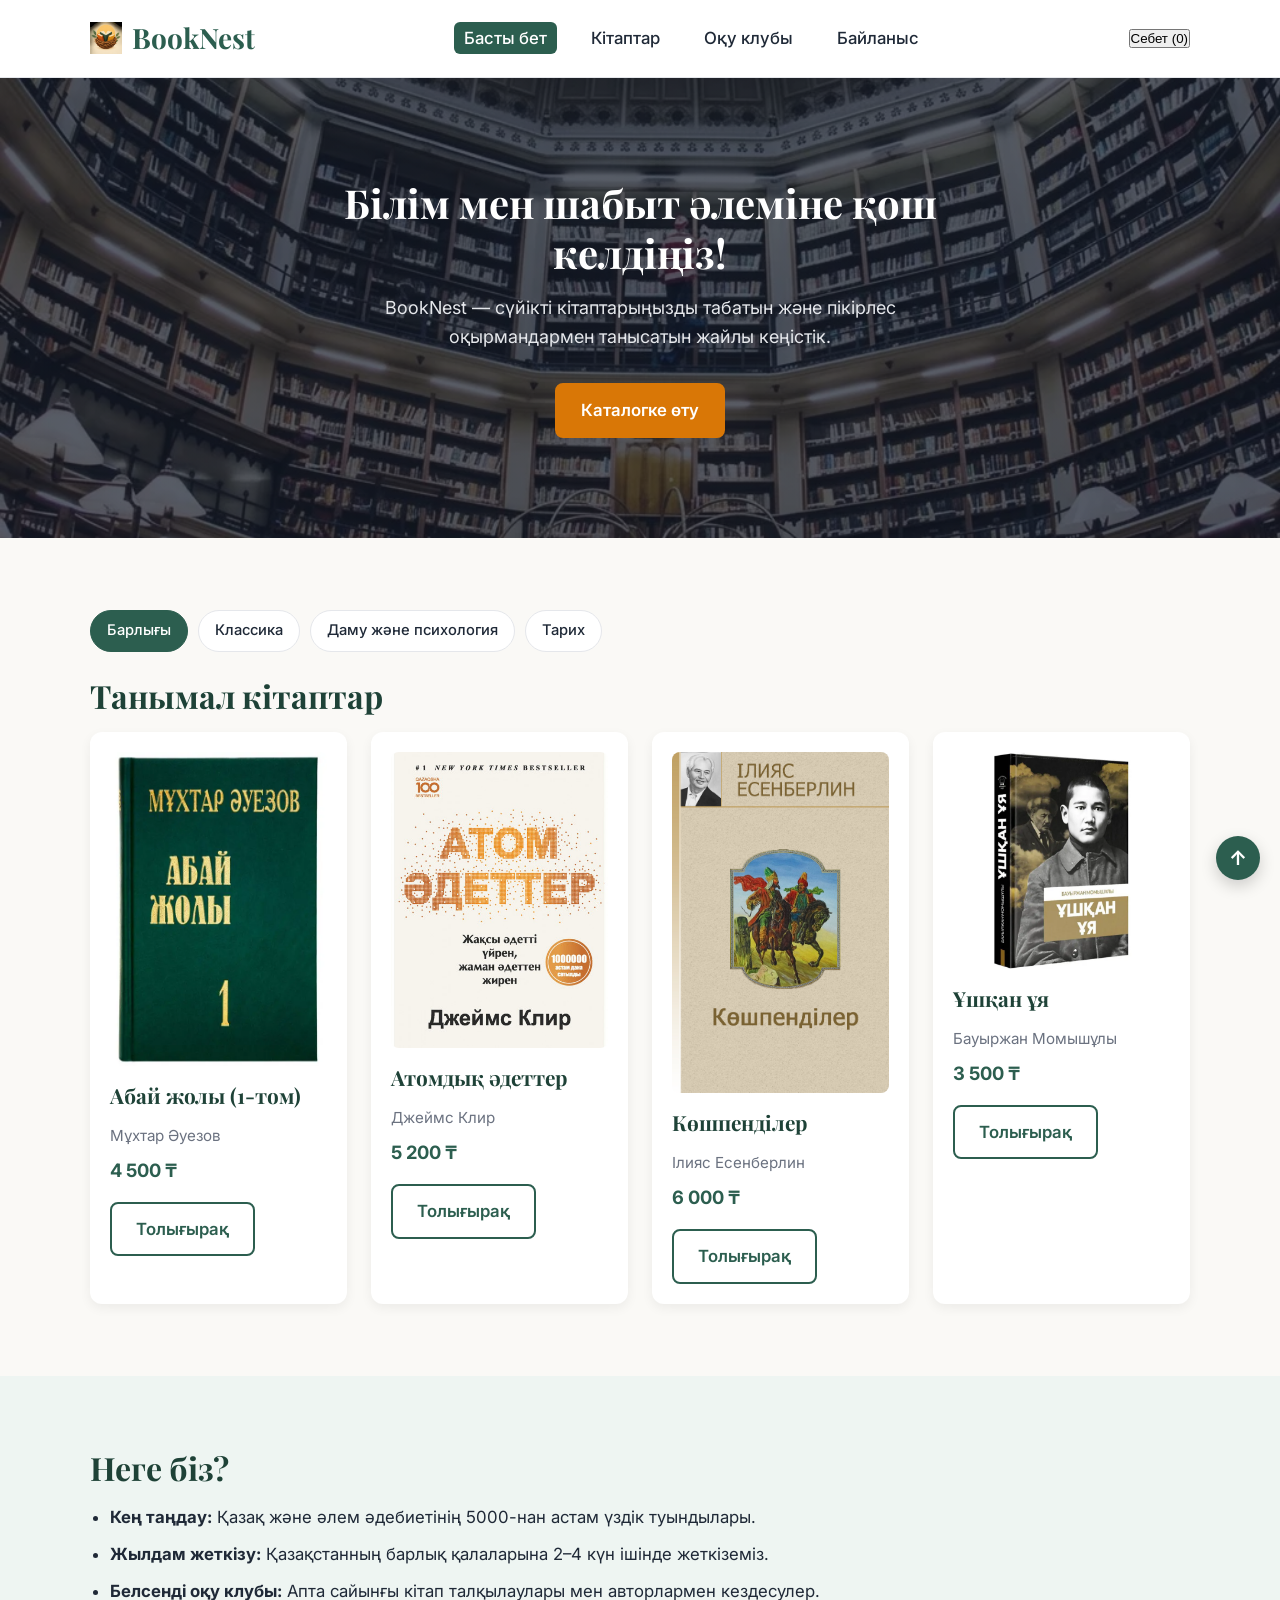
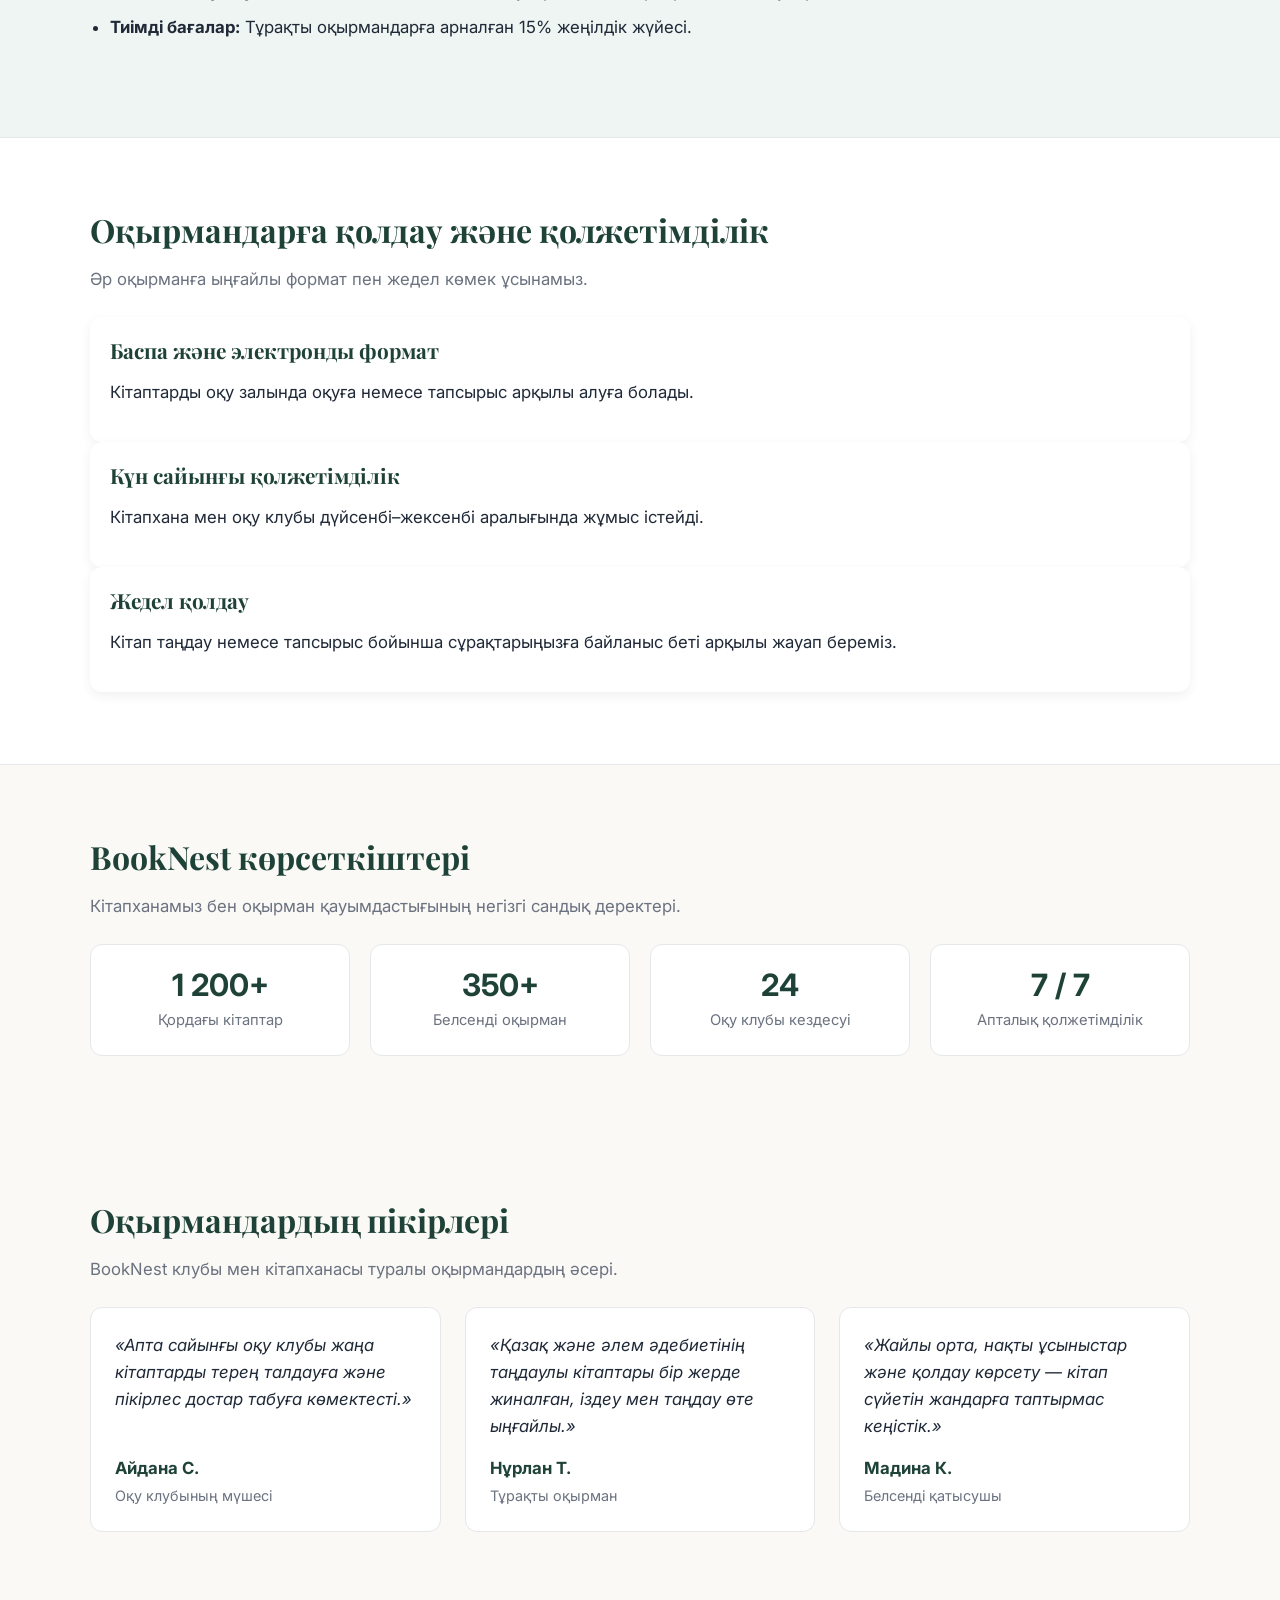
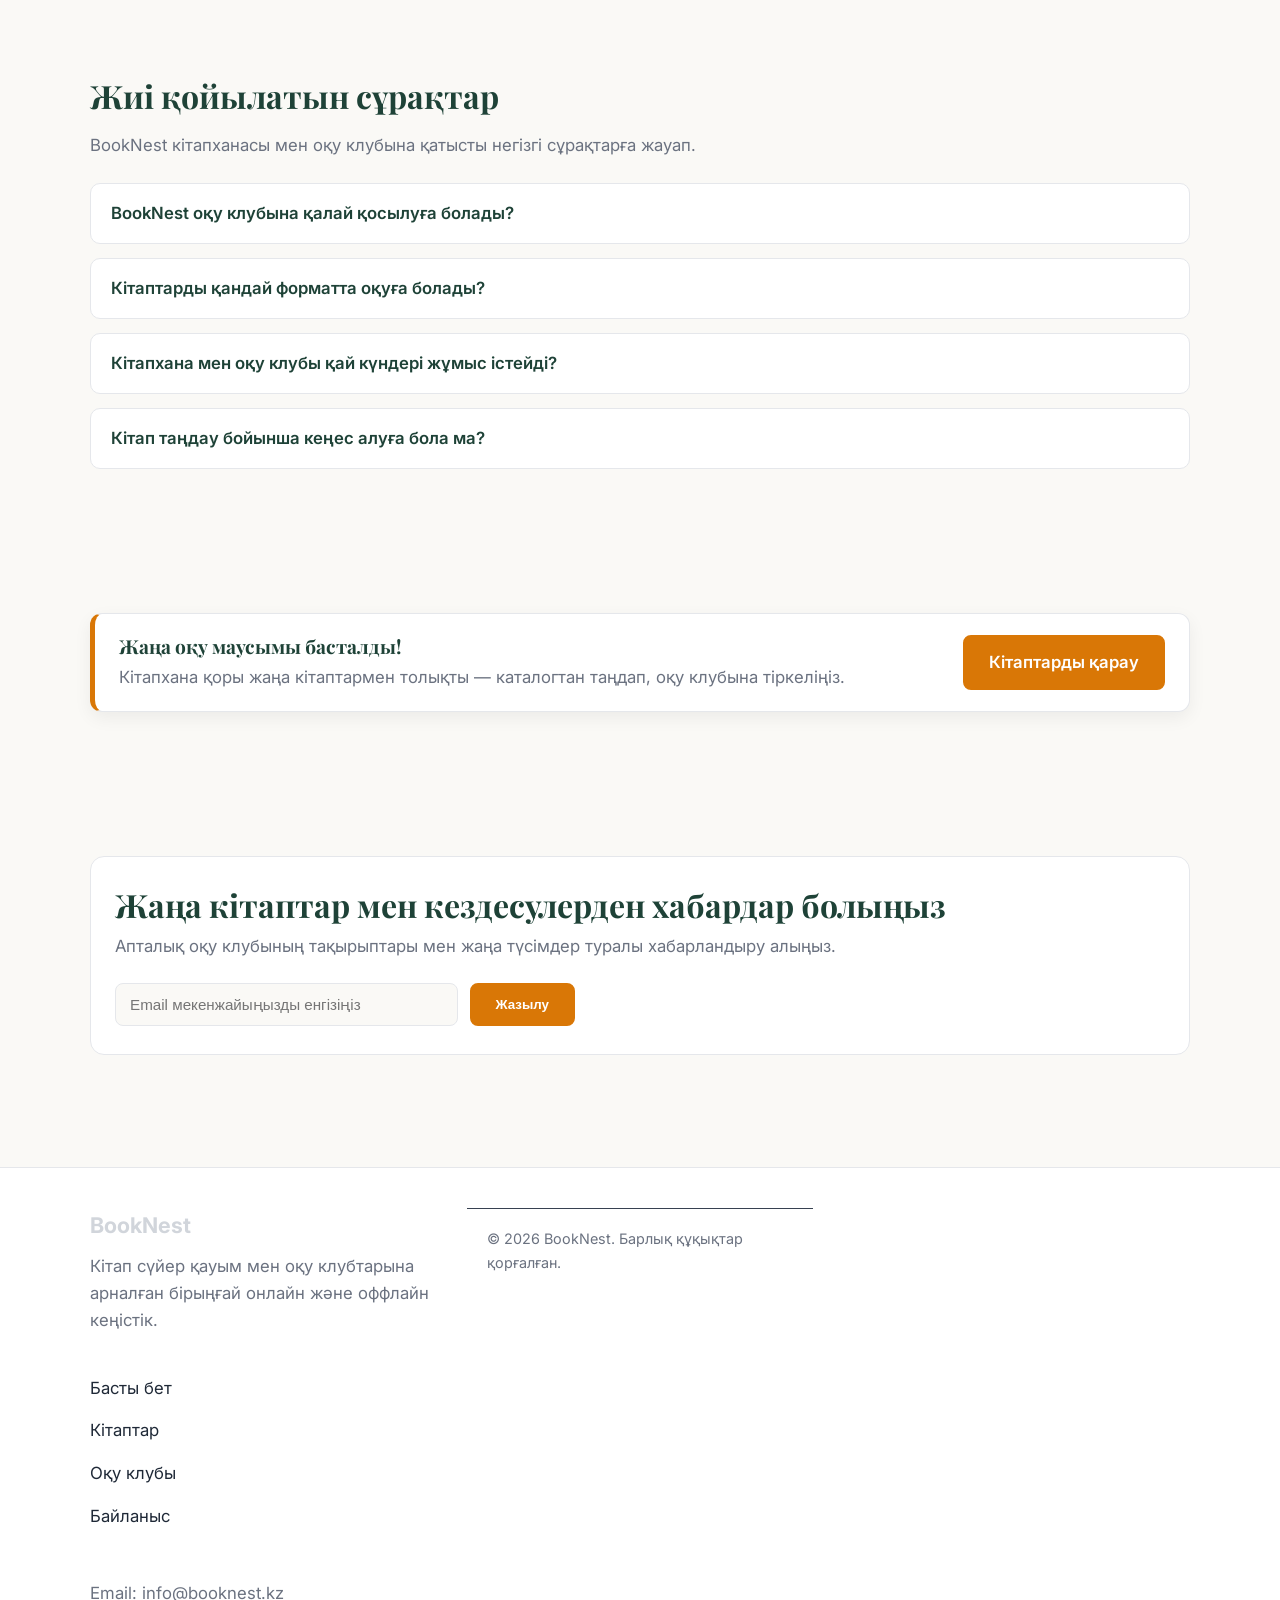
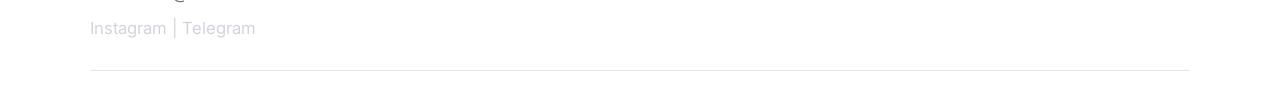
==== commit 9e84dd74: "63-тапсырма: себет панелі (drawer) және бейдж" ====
--- a/index.html
+++ b/index.html
@@ -38,6 +38,9 @@
           <li><a href="contact.html">Байланыс</a></li>
         </ul>
       </nav>
+      <button type="button" class="theme-toggle" id="cartToggleBtn" aria-expanded="false">
+        Себет (<span id="cartBadgeCount">0</span>)
+      </button>
     </div>
   </header>
 
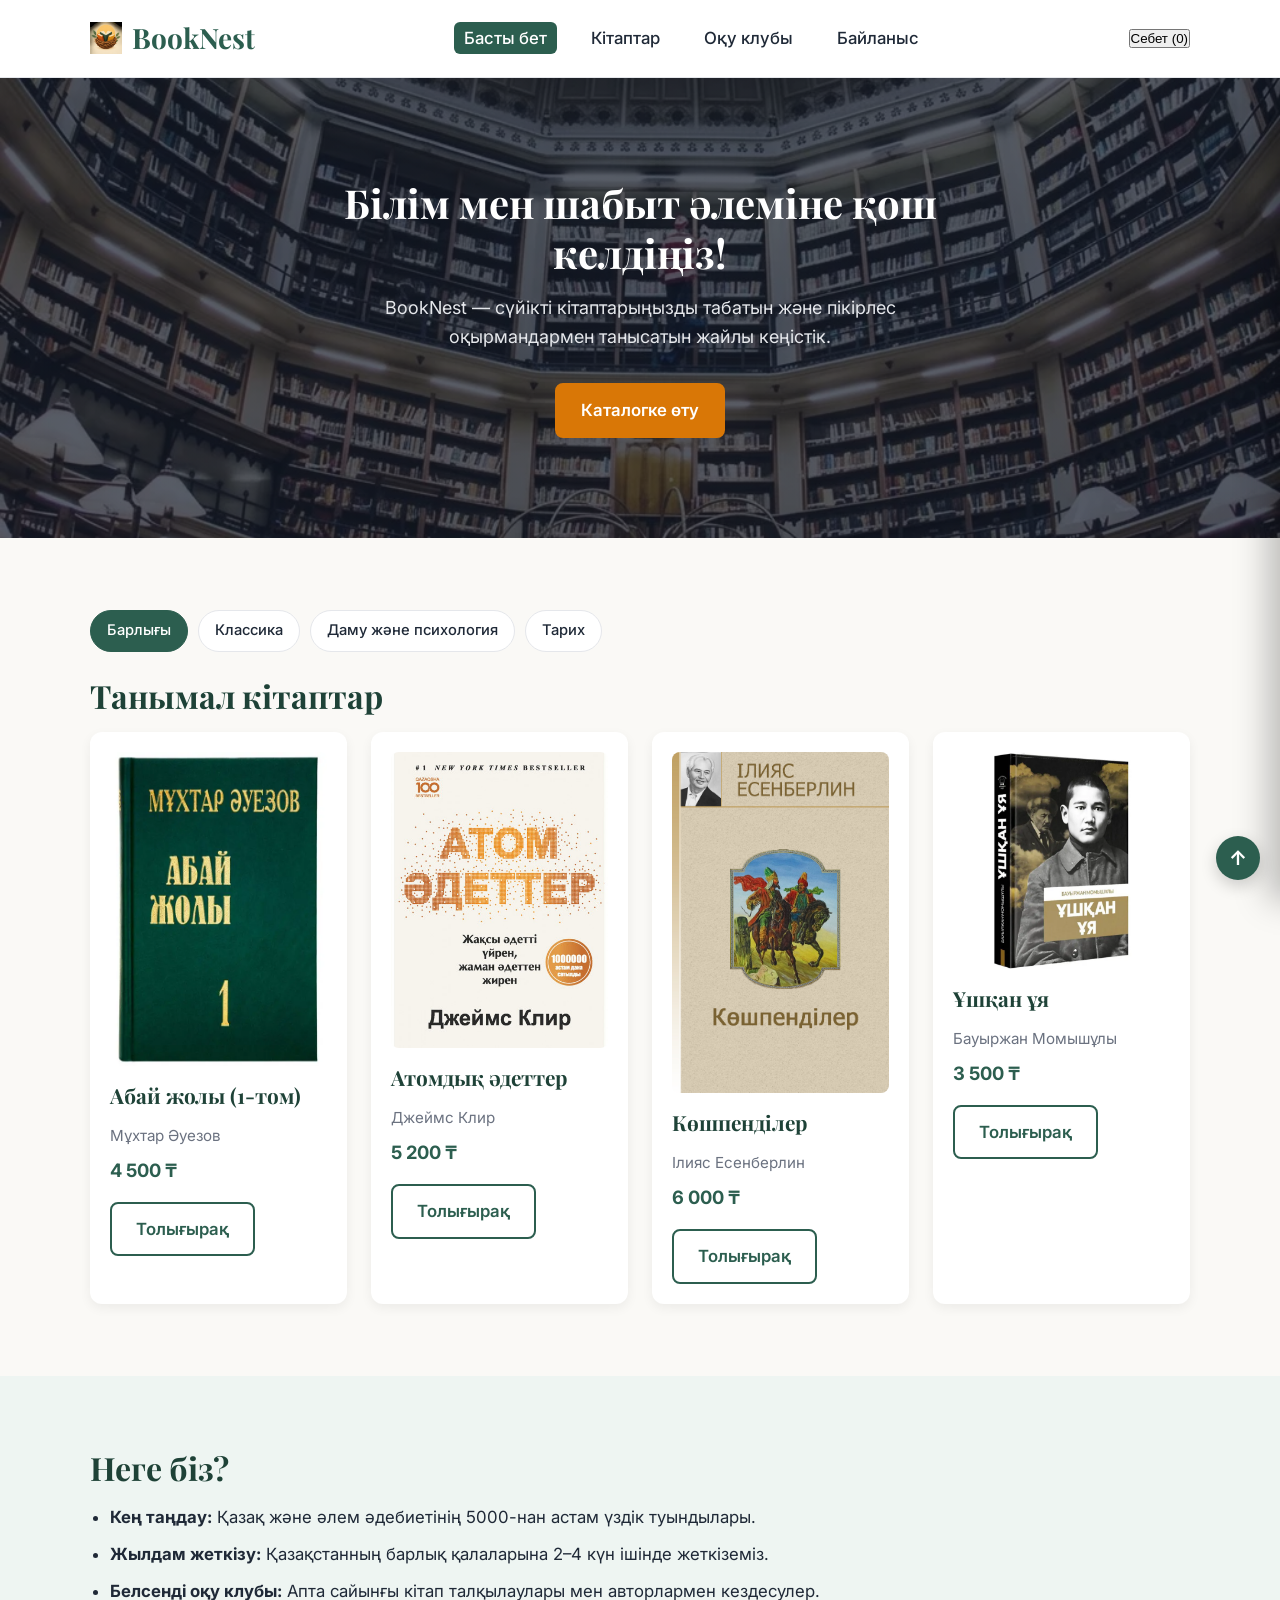
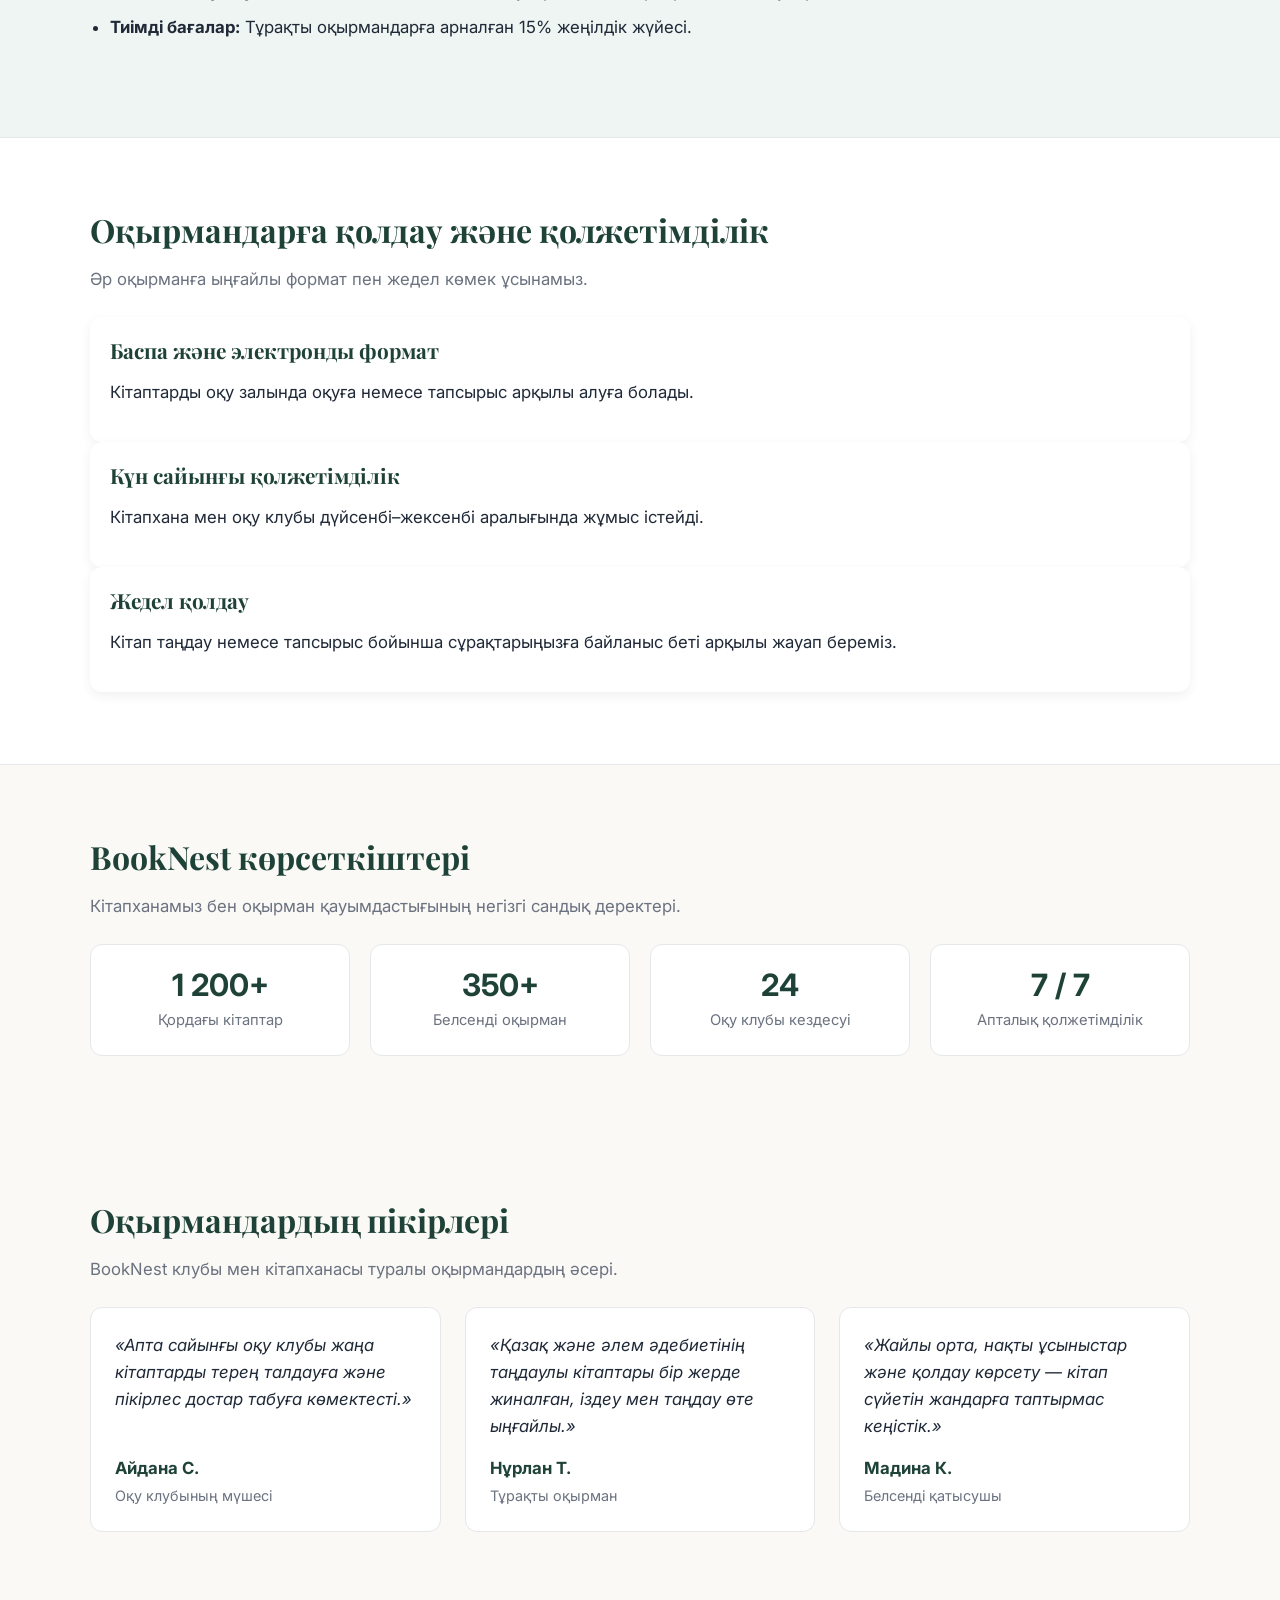
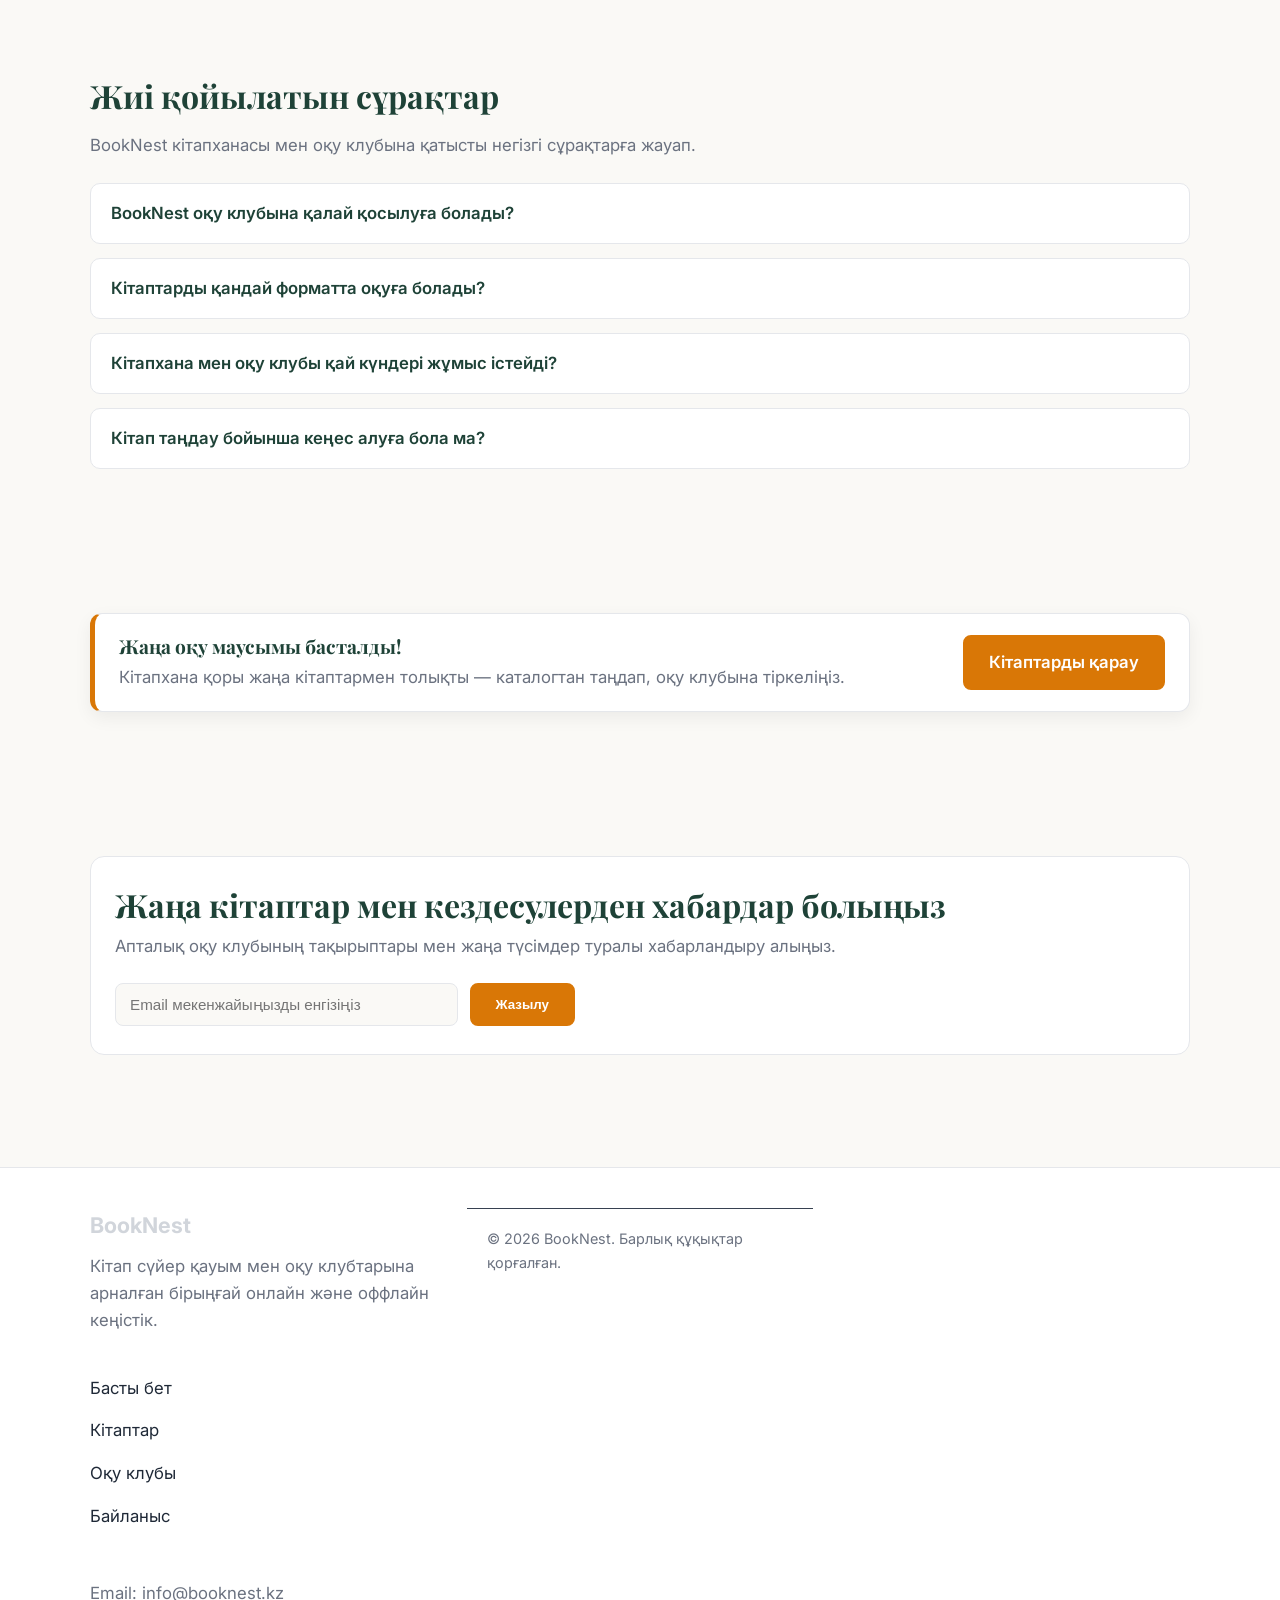
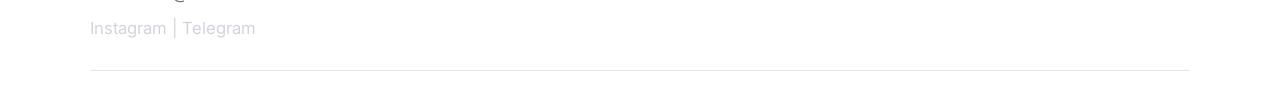
==== commit 72d29856: "63-тапсырма: index.html бетіне себет панелін қосу" ====
--- a/index.html
+++ b/index.html
@@ -295,5 +295,19 @@
   <script src="js/main.js"></script>
   <script src="js/data.js" defer></script>
   <script src="js/ui.js" defer></script>
+  <div id="cartBackdrop" class="cart-backdrop" hidden></div>
+
+  <aside id="cartDrawer" class="cart-drawer" aria-label="Себет панелі" aria-hidden="true">
+    <div class="cart-drawer-header">
+      <h2>Себет</h2>
+      <button type="button" id="cartCloseBtn" class="modal-close" aria-label="Себетті жабу">✕</button>
+    </div>
+
+    <div id="cartDrawerItems"></div>
+
+    <div class="cart-drawer-footer">
+      <p class="price-tag">Жалпы сома: <strong id="cartDrawerTotal">0 ₸</strong></p>
+    </div>
+  </aside>
 </body>
 </html>
--- a/css/style.css
+++ b/css/style.css
@@ -910,4 +910,53 @@
     justify-content: center;
     text-align: center;
   }
+}
+.cart-backdrop {
+  position: fixed;
+  inset: 0;
+  z-index: 60;
+  background: rgba(0, 0, 0, 0.55);
+}
+
+.cart-backdrop[hidden] {
+  display: none;
+}
+
+.cart-drawer {
+  position: fixed;
+  top: 0;
+  right: 0;
+  z-index: 70;
+  width: 100%;
+  max-width: 390px;
+  height: 100vh;
+  padding: 20px;
+  display: flex;
+  flex-direction: column;
+  justify-content: space-between;
+  gap: 16px;
+  overflow-y: auto;
+  background: #ffffff;
+  color: #191421;
+  border-left: 2px solid #d97706;
+  box-shadow: -12px 0 32px rgba(0, 0, 0, 0.25);
+  transform: translateX(100%);
+  transition: transform 0.25s ease;
+}
+
+.cart-drawer.open {
+  transform: translateX(0);
+}
+
+.cart-drawer-header {
+  display: flex;
+  align-items: center;
+  justify-content: space-between;
+  border-bottom: 1px solid rgba(0, 0, 0, 0.12);
+  padding-bottom: 12px;
+}
+
+.cart-drawer-footer {
+  border-top: 1px solid rgba(0, 0, 0, 0.12);
+  padding-top: 14px;
 }
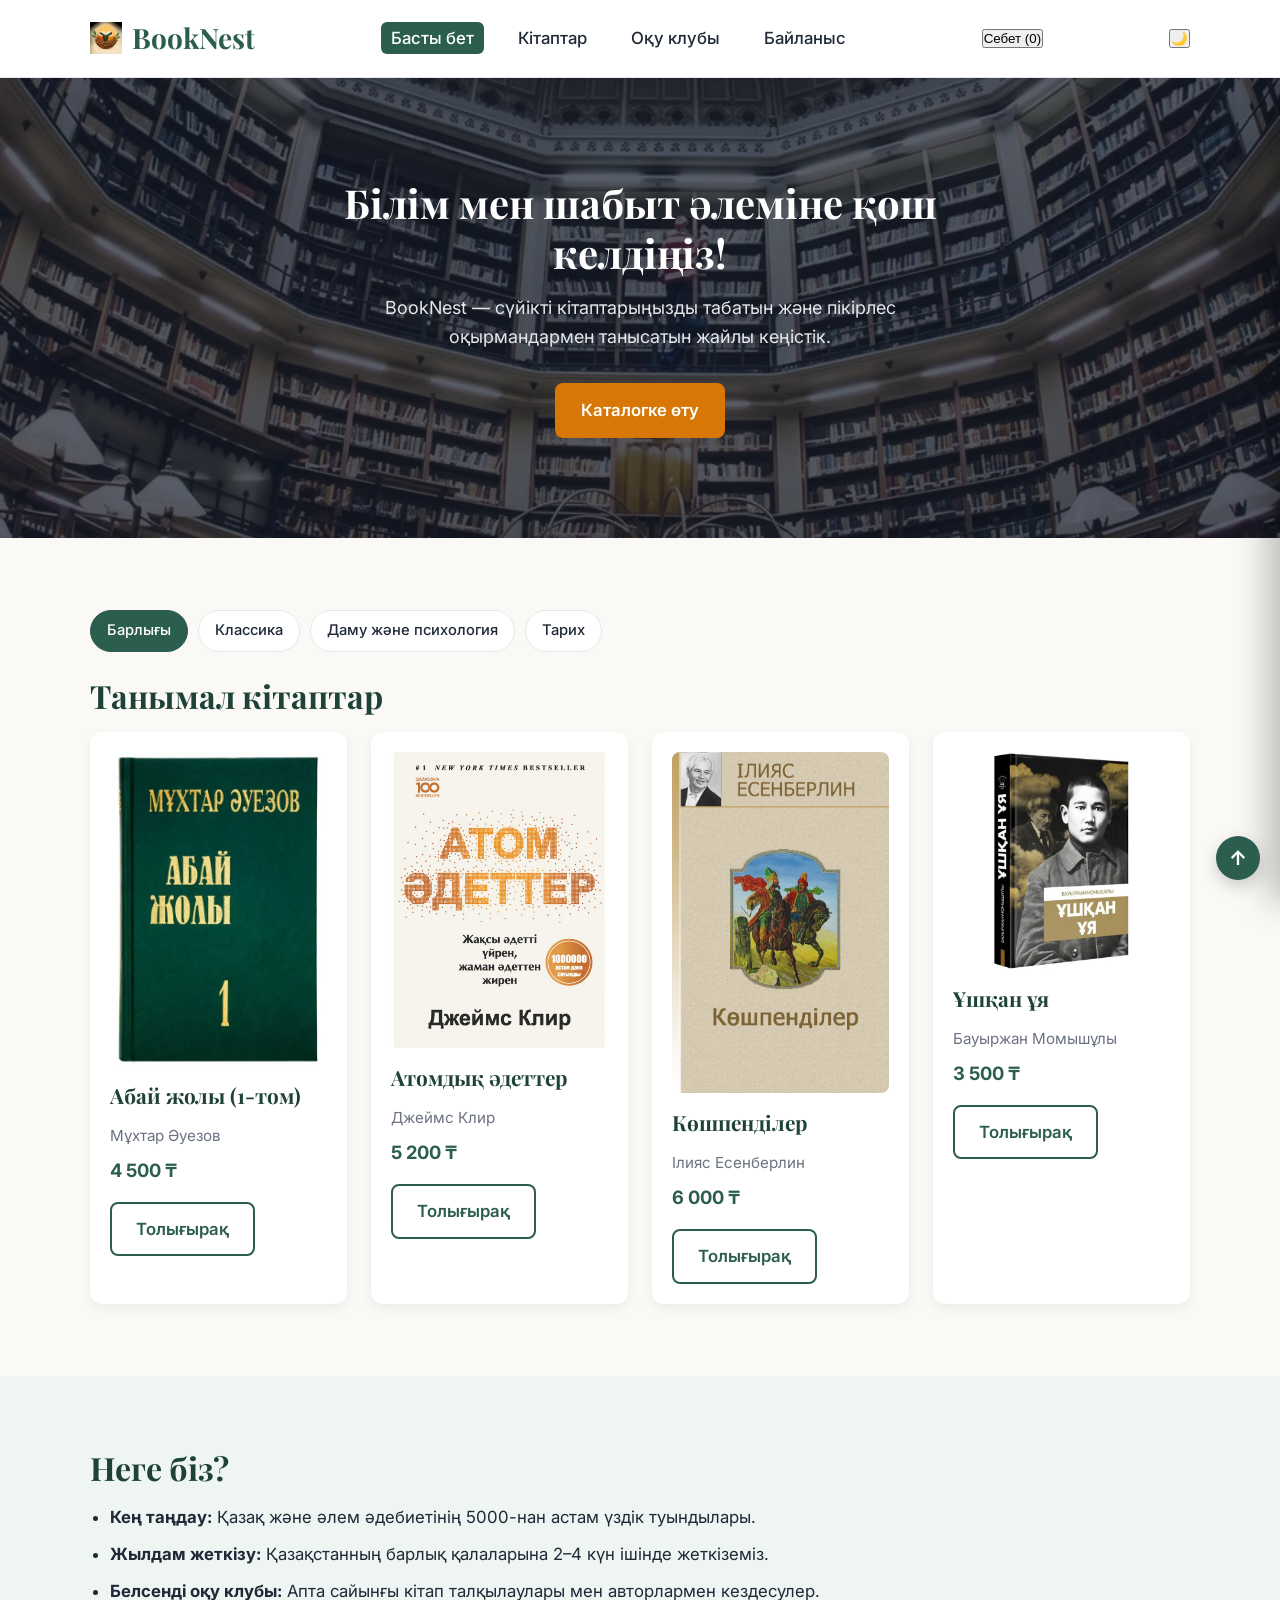
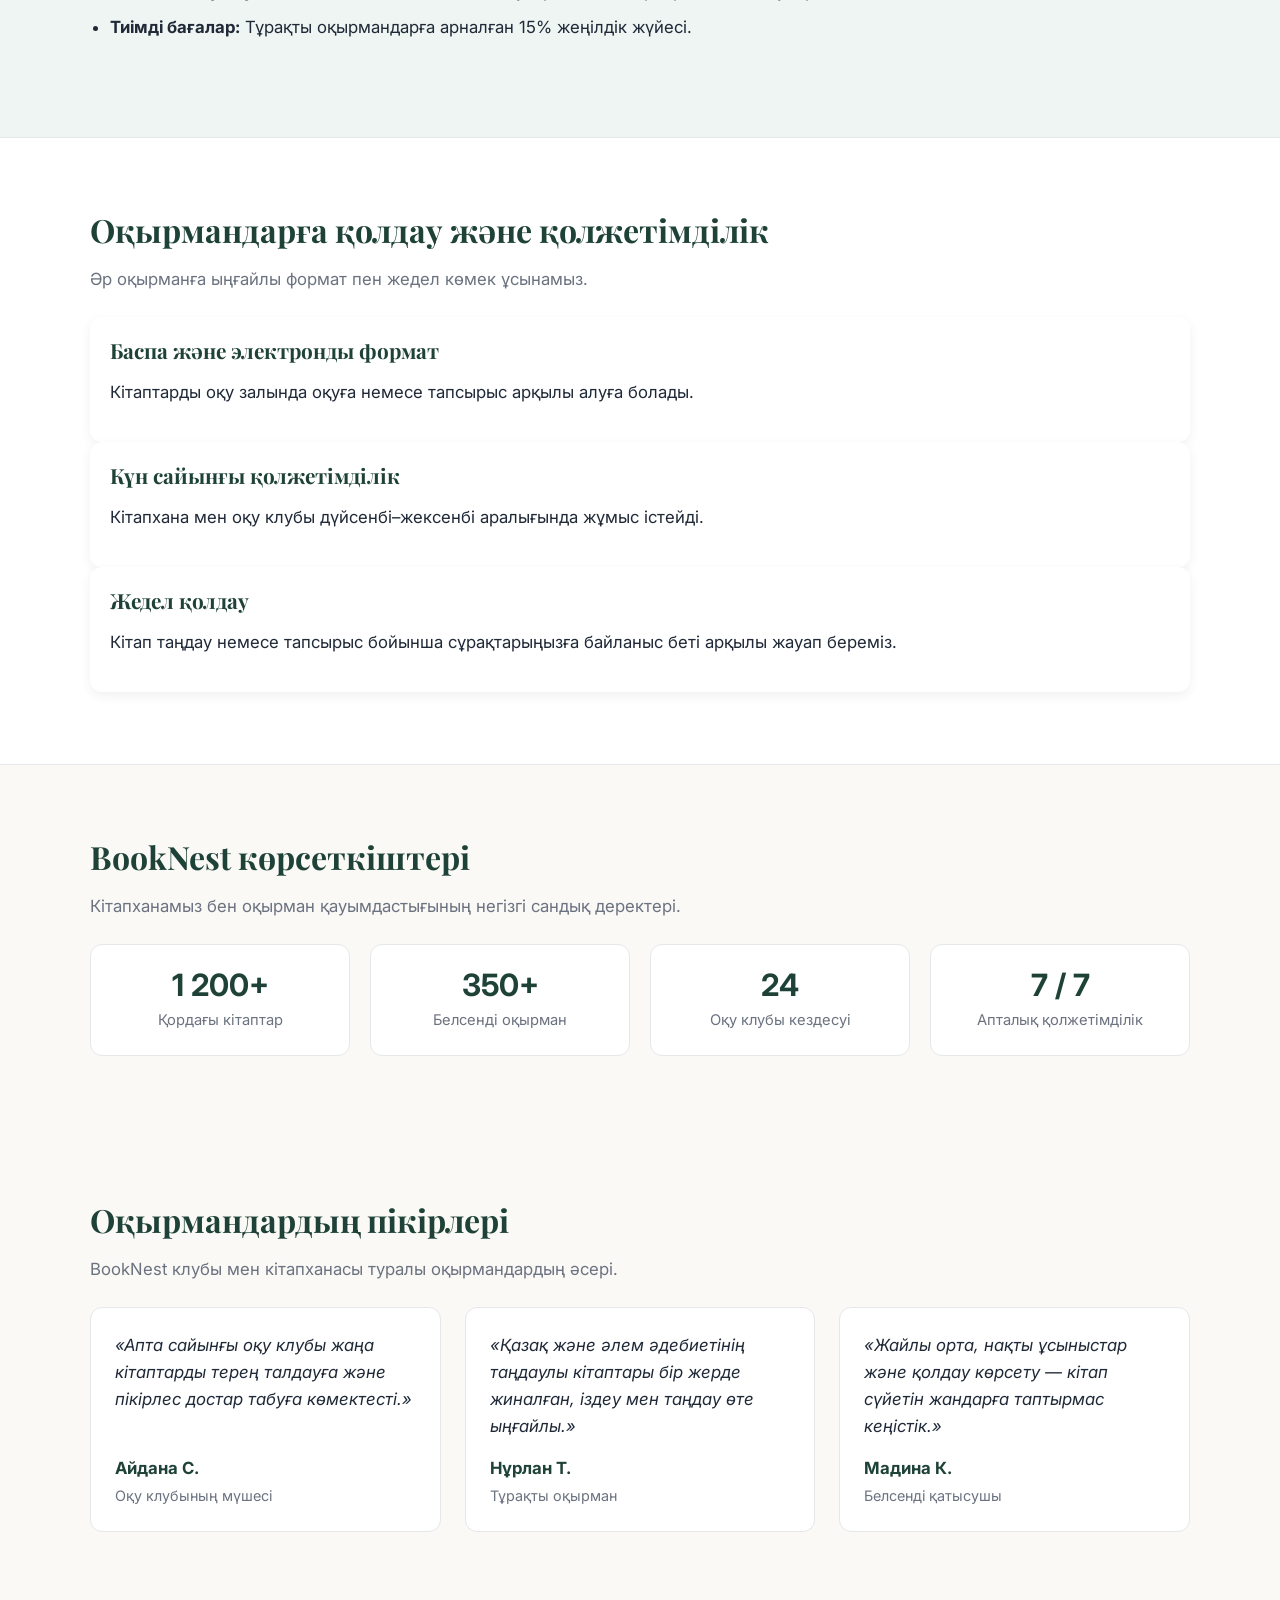
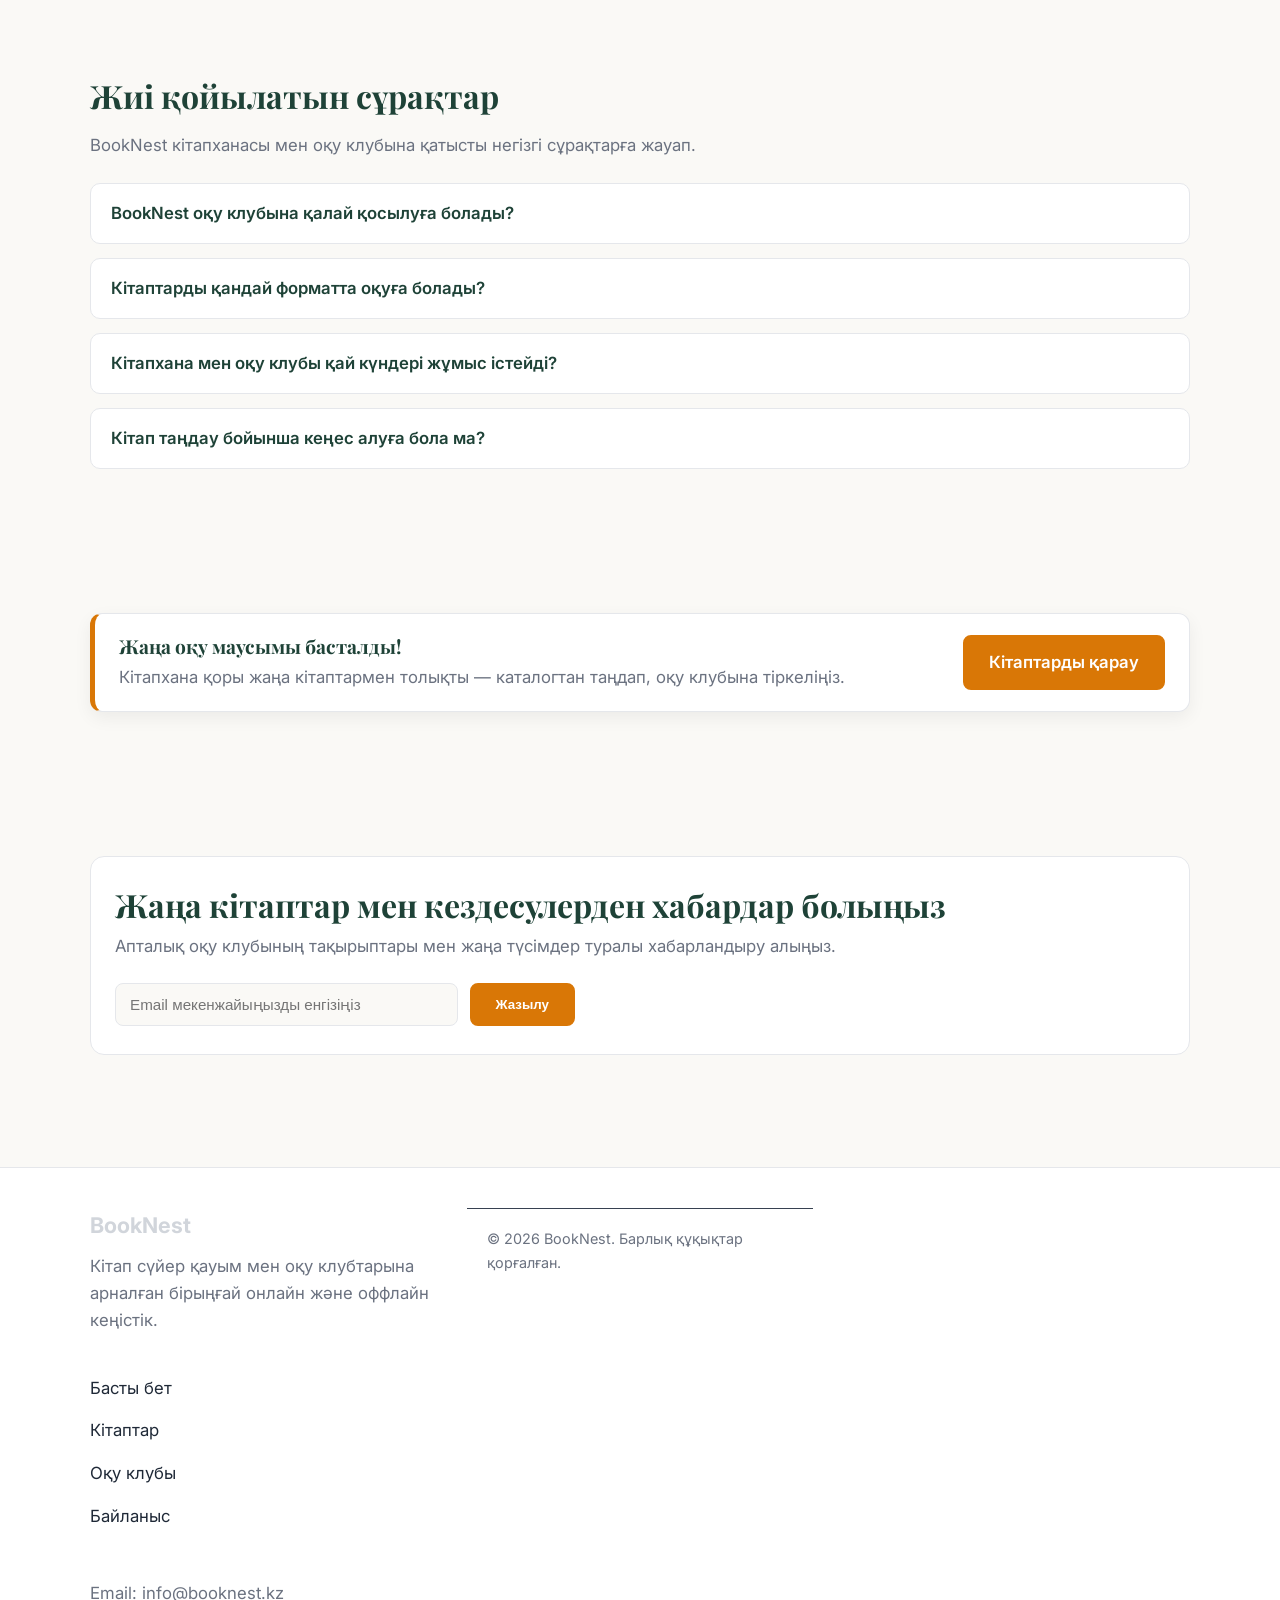
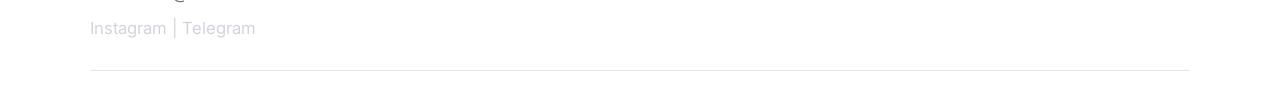
==== commit 9bf9bbd6: "Күн/түн батырмасы және тақырып логикасы" ====
--- a/index.html
+++ b/index.html
@@ -41,6 +41,9 @@
       <button type="button" class="theme-toggle" id="cartToggleBtn" aria-expanded="false">
         Себет (<span id="cartBadgeCount">0</span>)
       </button>
+      <button type="button" id="themeToggleBtn" class="theme-toggle" aria-label="Тақырыпты ауыстыру">
+  🌙 / ☀️
+</button>
     </div>
   </header>
 
@@ -292,10 +295,6 @@
       <p>© 2026 BookNest. Барлық құқықтар қорғалған.</p>
     </div>
   </footer>
-  <script src="js/main.js"></script>
-  <script src="js/data.js" defer></script>
-  <script src="js/ui.js" defer></script>
-  <div id="cartBackdrop" class="cart-backdrop" hidden></div>
 
   <aside id="cartDrawer" class="cart-drawer" aria-label="Себет панелі" aria-hidden="true">
     <div class="cart-drawer-header">
@@ -309,5 +308,8 @@
       <p class="price-tag">Жалпы сома: <strong id="cartDrawerTotal">0 ₸</strong></p>
     </div>
   </aside>
+  <script src="js/data.js" defer></script>
+  <script src="js/ui.js" defer></script>
+  <script src="js/main.js" defer></script>
 </body>
 </html>
--- a/css/style.css
+++ b/css/style.css
@@ -959,4 +959,14 @@
 .cart-drawer-footer {
   border-top: 1px solid rgba(0, 0, 0, 0.12);
   padding-top: 14px;
+}
+body.dark-theme {
+  background-color: #121212;
+  color: #f3f4f6;
+}
+
+body.dark-theme .site-header,
+body.dark-theme .cart-drawer {
+  background-color: #1e1e1e;
+  color: #f3f4f6;
 }
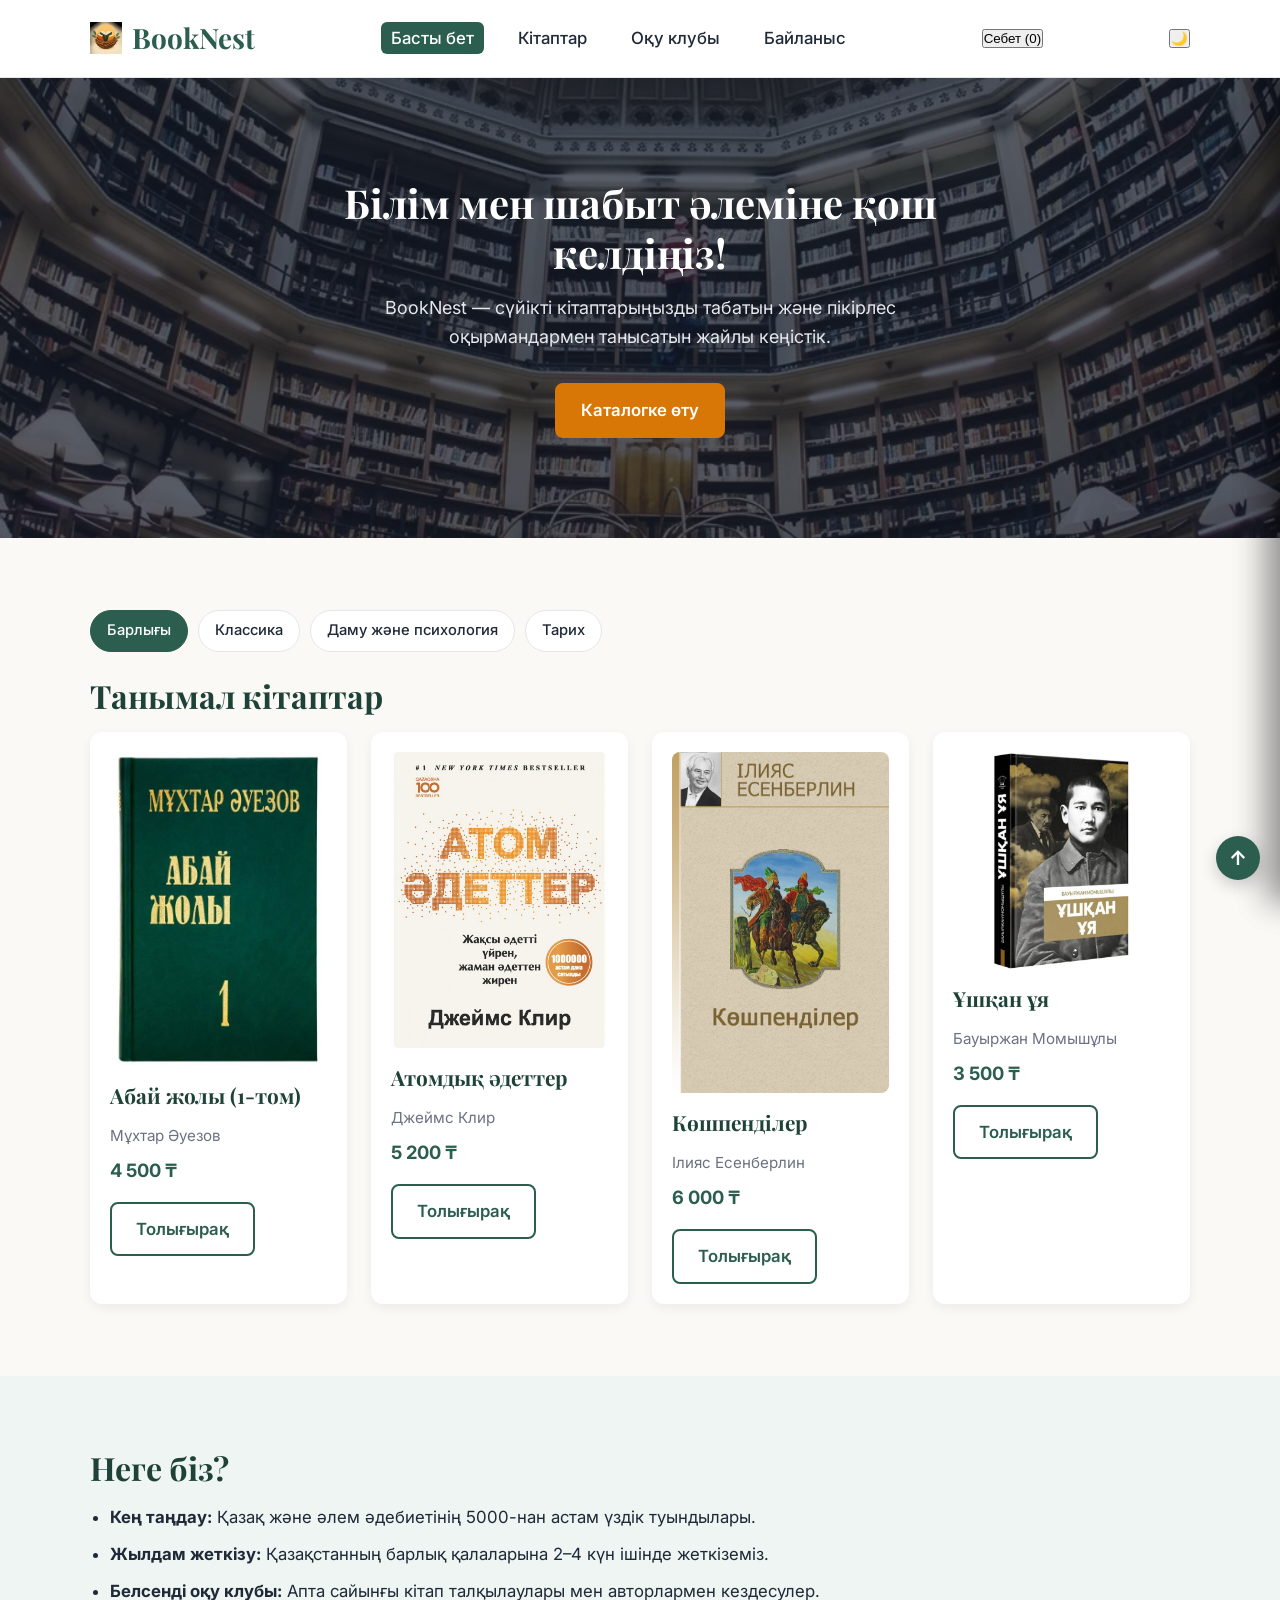
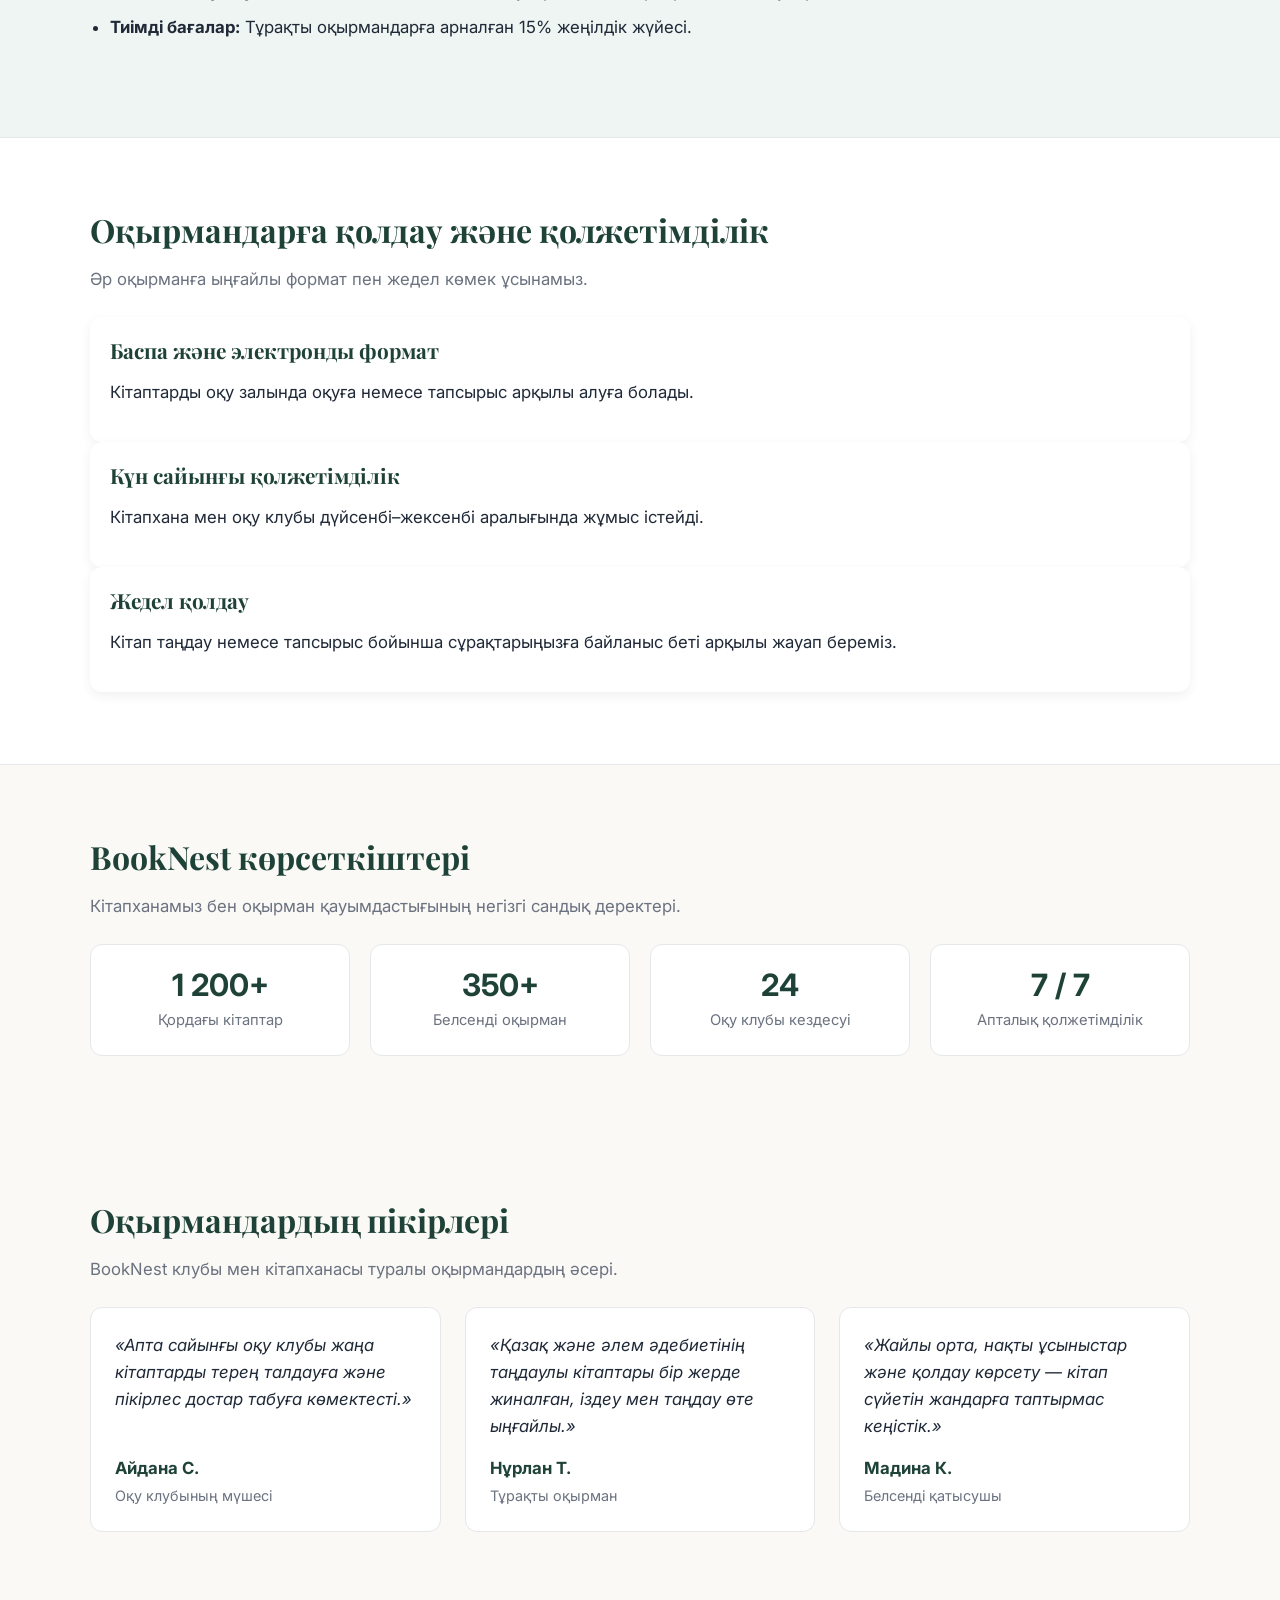
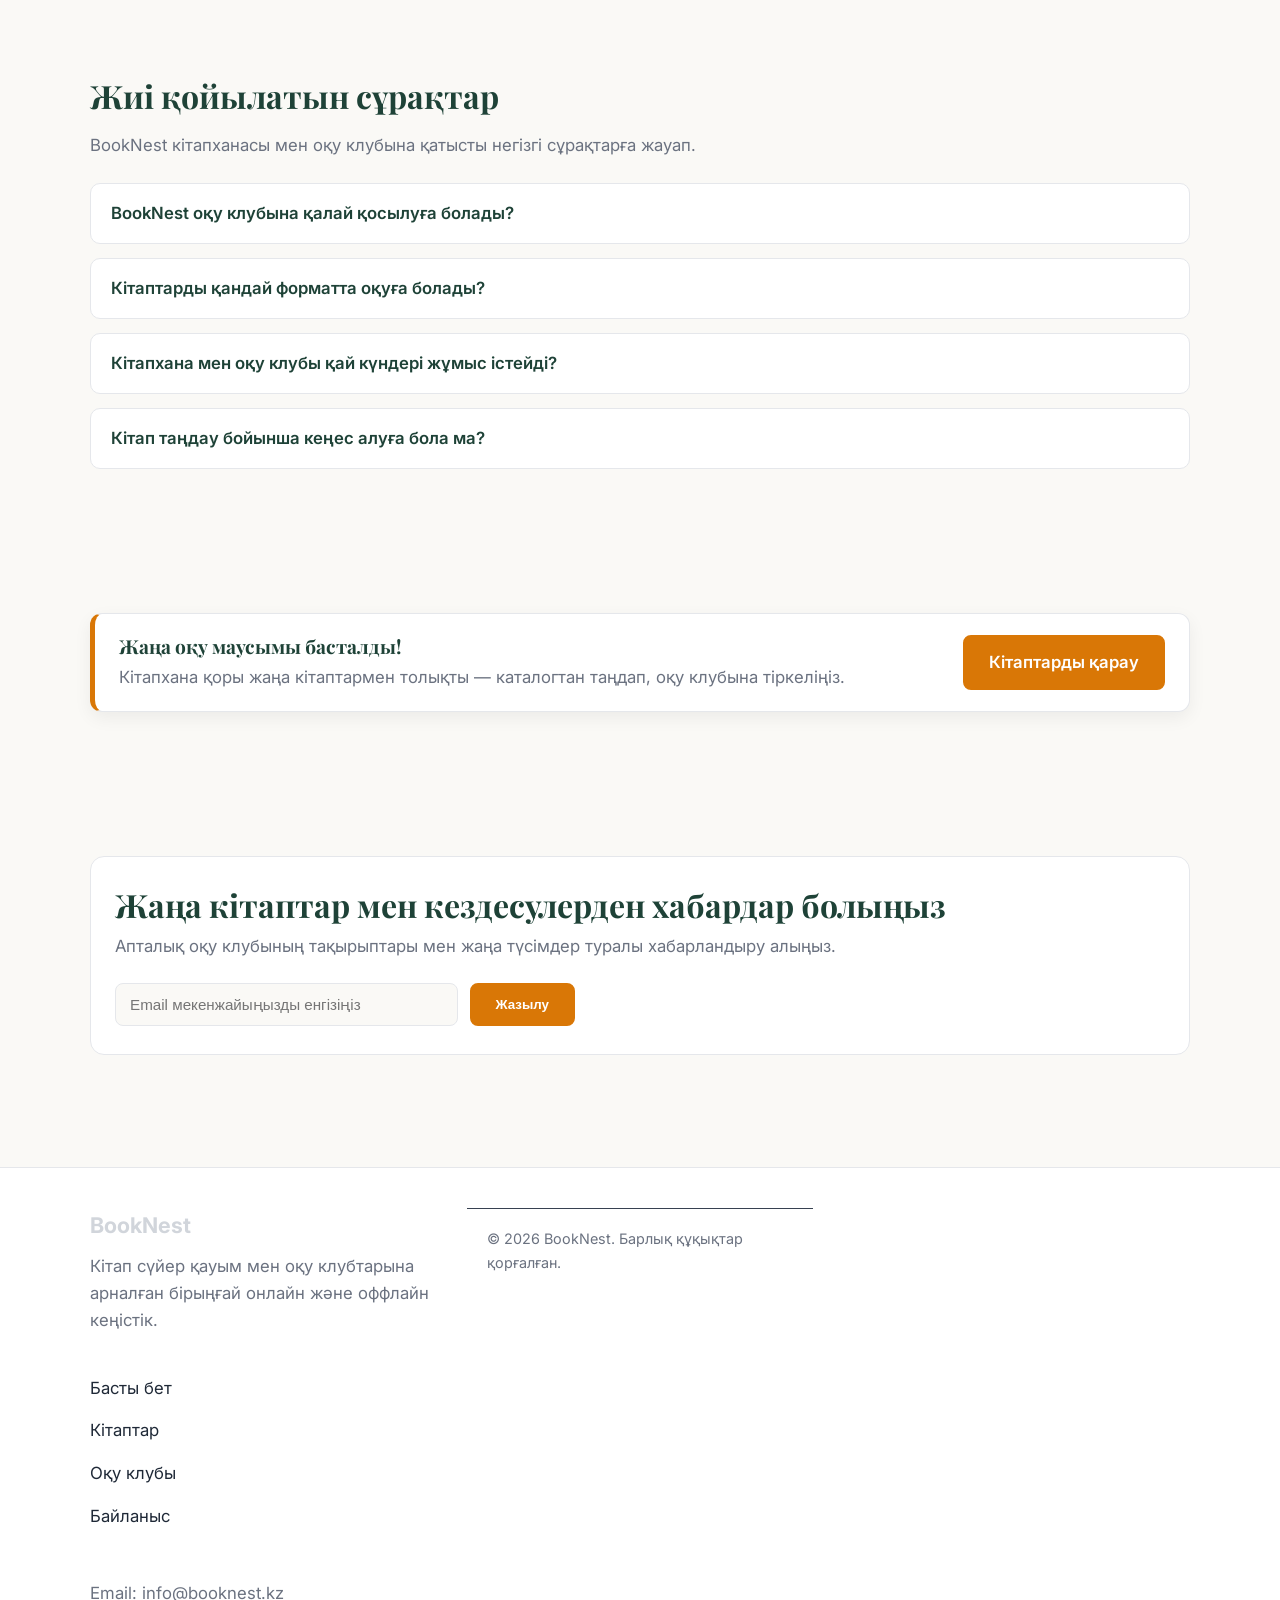
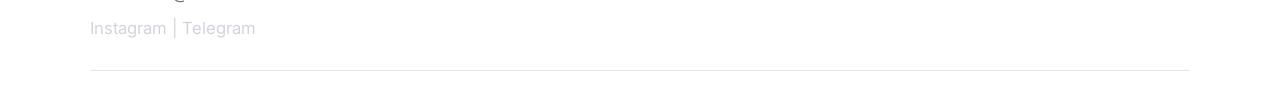
==== commit 87bf2e21: "Add cart drawer and scripts to all pages" ====
--- a/index.html
+++ b/index.html
@@ -38,11 +38,8 @@
           <li><a href="contact.html">Байланыс</a></li>
         </ul>
       </nav>
-      <button type="button" class="theme-toggle" id="cartToggleBtn" aria-expanded="false">
-        Себет (<span id="cartBadgeCount">0</span>)
-      </button>
-      <button type="button" id="themeToggleBtn" class="theme-toggle" aria-label="Тақырыпты ауыстыру">
-  🌙 / ☀️
+      <button type="button" class="cart-toggle" id="cartToggleBtn" aria-expanded="false">Себет (<span id="cartBadgeCount">0</span>)</button>
+<button type="button" id="themeToggleBtn" class="theme-toggle" aria-label="Тақырыпты ауыстыру">🌙</button>
 </button>
     </div>
   </header>
@@ -308,8 +305,21 @@
       <p class="price-tag">Жалпы сома: <strong id="cartDrawerTotal">0 ₸</strong></p>
     </div>
   </aside>
-  <script src="js/data.js" defer></script>
-  <script src="js/ui.js" defer></script>
-  <script src="js/main.js" defer></script>
+  <div id="cartBackdrop" class="cart-backdrop" hidden></div>
+
+<aside id="cartDrawer" class="cart-drawer" aria-label="Себет панелі" aria-hidden="true">
+  <div class="cart-drawer-header">
+    <h2>Себет</h2>
+    <button type="button" id="closeCartDrawerBtn" class="cart-close-btn" aria-label="Себетті жабу">✕</button>
+  </div>
+  <div id="cartDrawerItems" class="cart-drawer-items"></div>
+  <div class="cart-drawer-footer">
+    <p class="price-tag">Жалпы сома: <strong id="cartDrawerTotal">0 ₸</strong></p>
+  </div>
+</aside>
+
+<script src="js/data.js" defer></script>
+<script src="js/ui.js" defer></script>
+<script src="js/main.js" defer></script>
 </body>
 </html>
--- a/css/style.css
+++ b/css/style.css
@@ -961,12 +961,47 @@
   padding-top: 14px;
 }
 body.dark-theme {
-  background-color: #121212;
-  color: #f3f4f6;
+  background-color: #090d16;
+  color: #e2e8f0;
 }
 
 body.dark-theme .site-header,
+body.dark-theme .site-footer,
 body.dark-theme .cart-drawer {
-  background-color: #1e1e1e;
-  color: #f3f4f6;
+  background-color: #0d1526;
+  color: #e2e8f0;
+  border-color: #1e293b;
+}
+
+body.dark-theme section,
+body.dark-theme .book-card,
+body.dark-theme .card,
+body.dark-theme .feature-card,
+body.dark-theme .category-chip,
+body.dark-theme table,
+body.dark-theme th,
+body.dark-theme td,
+body.dark-theme input,
+body.dark-theme textarea,
+body.dark-theme select {
+  background-color: #111c33;
+  color: #e2e8f0;
+  border-color: #1e3a5f;
+}
+
+body.dark-theme a {
+  color: #93c5fd;
+}
+
+body.dark-theme .btn,
+body.dark-theme button:not(.theme-toggle) {
+  background-color: #172554;
+  color: #eff6ff;
+  border-color: #2563eb;
+}
+
+body.dark-theme .theme-toggle {
+  background-color: #111c33;
+  color: #93c5fd;
+  border-color: #2563eb;
 }
